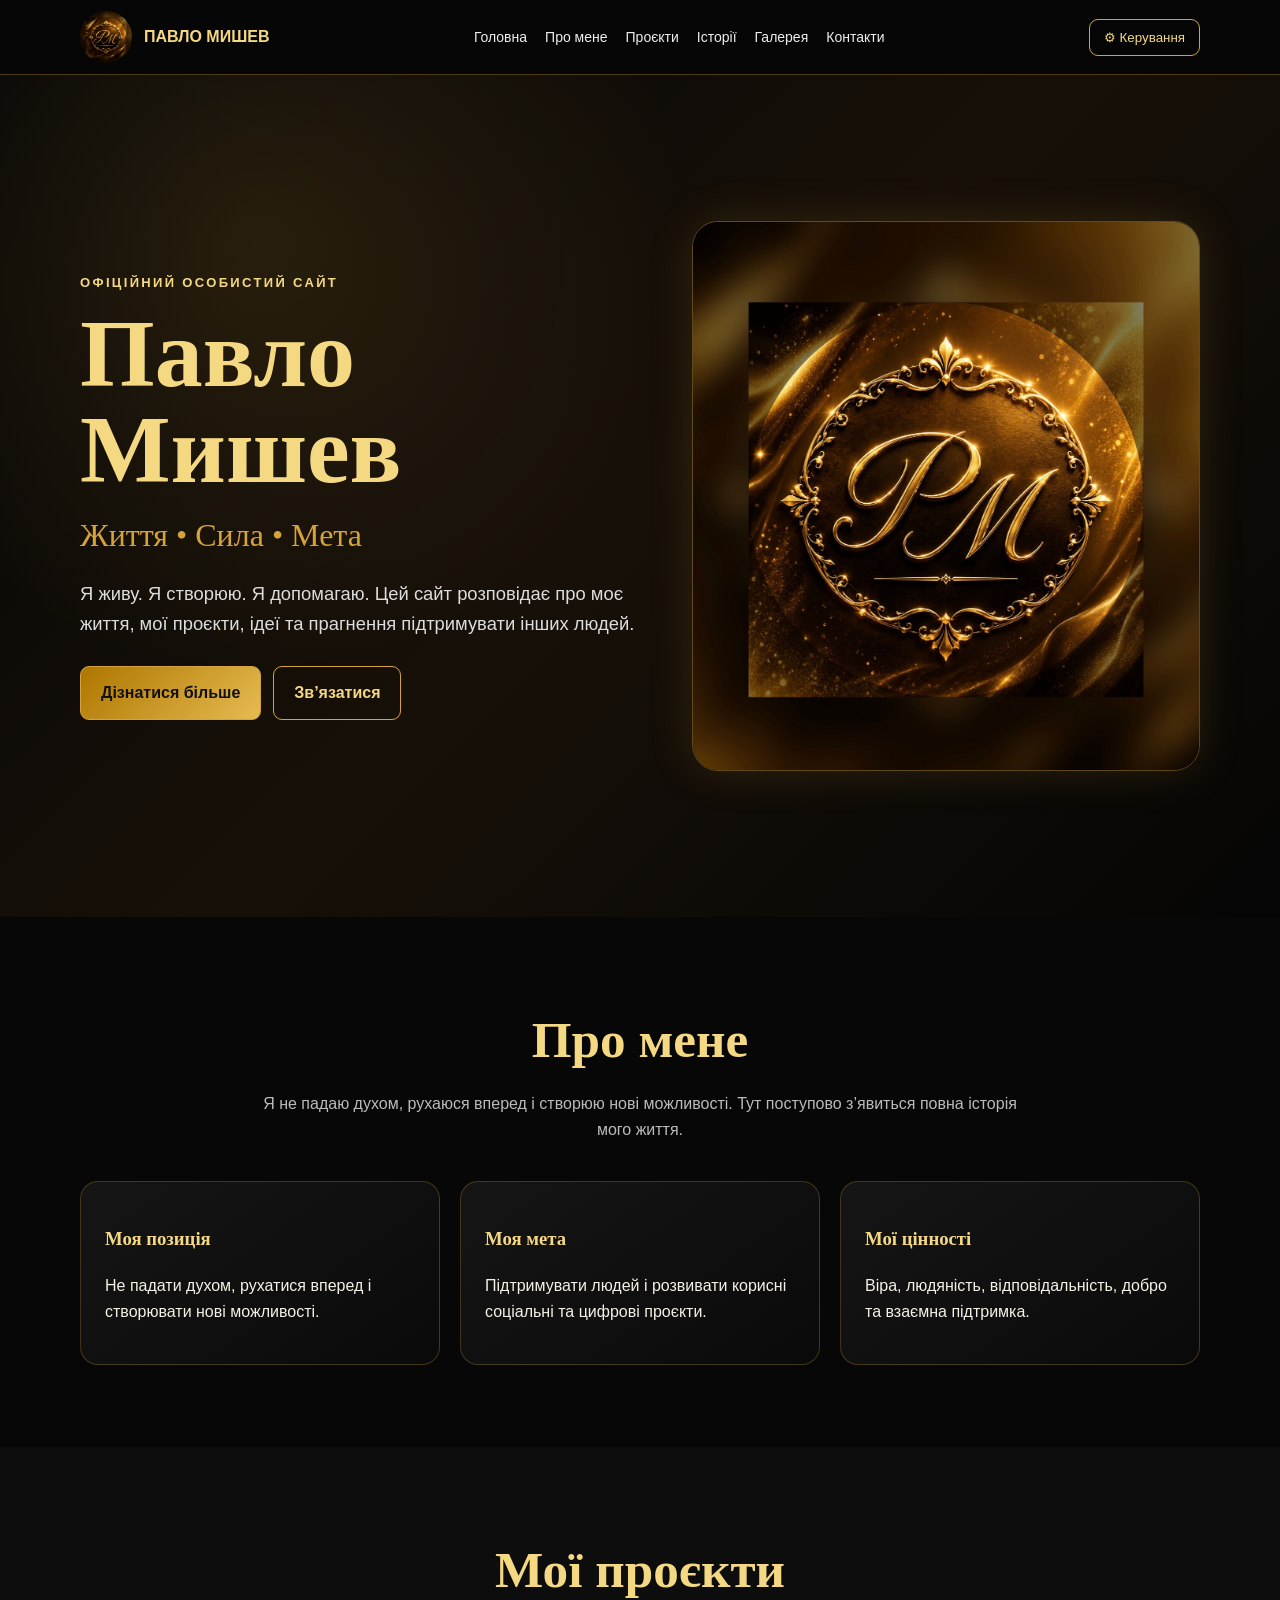
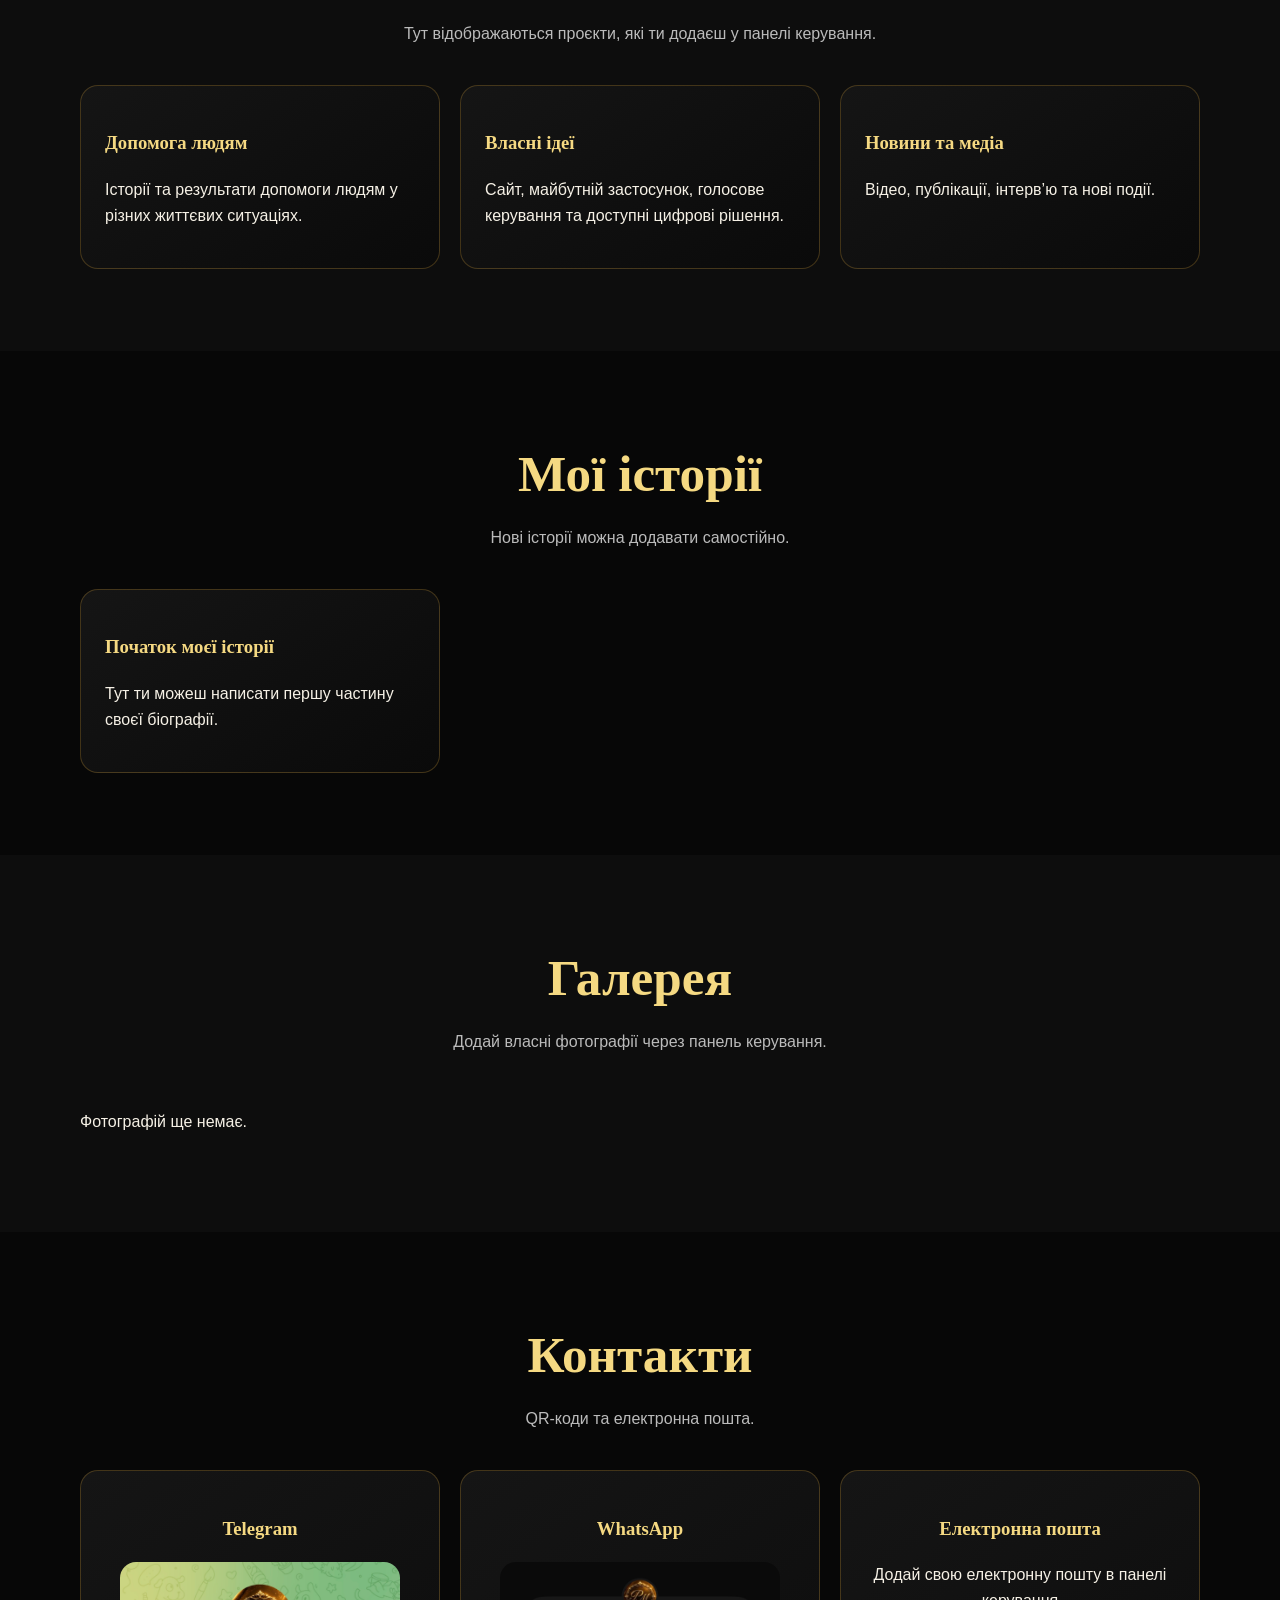
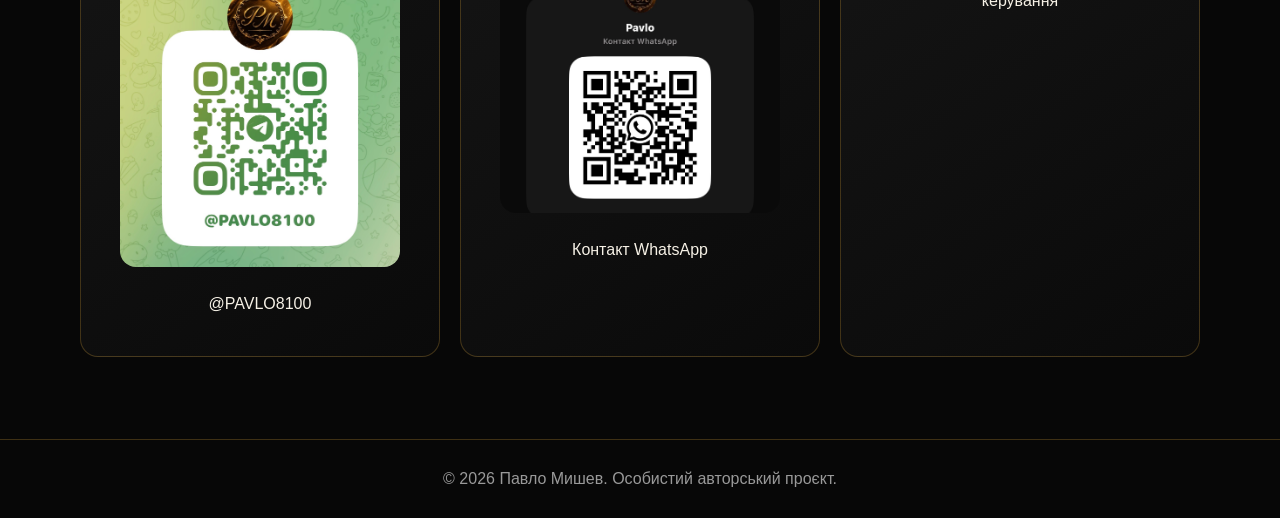
==== index.html @ 1de1354d "Rename index(1).html to index.html" ====
<!doctype html>
<html lang="uk">
<head>
<meta charset="utf-8">
<meta name="viewport" content="width=device-width,initial-scale=1">
<title>Павло Мишев — офіційний сайт</title>
<meta name="description" content="Офіційний сайт Павла Мишева">
<style>
*{box-sizing:border-box}html{scroll-behavior:smooth}body{margin:0;font-family:Arial,sans-serif;background:#070707;color:#f6f1e6;line-height:1.6}
:root{--gold:#d6a33a;--light:#f5d982;--panel:#121212;--muted:#bbb}
.container{width:min(1120px,92%);margin:auto}header{position:sticky;top:0;z-index:30;background:#070707f2;border-bottom:1px solid #d6a33a55}
nav{min-height:74px;display:flex;align-items:center;justify-content:space-between;gap:20px}.brand{display:flex;align-items:center;gap:12px;text-decoration:none;color:var(--light);font-weight:700}
.brand img{width:52px;height:52px;border-radius:50%;object-fit:cover}.links{display:flex;gap:18px;flex-wrap:wrap}.links a{color:#eee;text-decoration:none;font-size:14px}
.admin-open{border:1px solid var(--gold);background:transparent;color:var(--light);padding:10px 14px;border-radius:9px;cursor:pointer}
.hero{min-height:88vh;display:grid;place-items:center;background:radial-gradient(circle at 20% 20%,#d6a33a22,transparent 35%),linear-gradient(135deg,#050505,#171008,#050505)}
.hero-grid{display:grid;grid-template-columns:1.05fr .95fr;gap:50px;align-items:center;padding:64px 0}.hero img{width:100%;border-radius:26px;border:1px solid #d6a33a66;box-shadow:0 0 45px #d6a33a28}
.kicker{color:var(--light);letter-spacing:.18em;font-size:13px;font-weight:700}h1,h2,h3{font-family:Georgia,serif}h1{font-size:clamp(3rem,8vw,6rem);line-height:1;color:var(--light);margin:12px 0}
.subtitle{color:var(--gold);font-family:Georgia,serif;font-size:clamp(1.2rem,3vw,2rem)}.lead{font-size:1.15rem;color:#ddd}.btn{display:inline-block;padding:13px 20px;border-radius:9px;border:1px solid var(--gold);text-decoration:none;font-weight:700;cursor:pointer}
.primary{background:linear-gradient(135deg,#ae7600,#e5bb50);color:#111}.secondary{color:var(--light);background:transparent}.actions{display:flex;gap:12px;flex-wrap:wrap;margin-top:28px}
section{padding:82px 0}.soft{background:#0d0d0d}.title{text-align:center;color:var(--light);font-size:clamp(2rem,5vw,3.2rem);margin:0 0 10px}.note{text-align:center;color:var(--muted);max-width:760px;margin:0 auto 38px}
.grid{display:grid;grid-template-columns:repeat(3,1fr);gap:20px}.card{background:linear-gradient(145deg,#151515,#0a0a0a);border:1px solid #d6a33a44;border-radius:18px;padding:24px}.card h3{color:var(--light)}
.story-grid{display:grid;grid-template-columns:1fr 1fr;gap:38px;align-items:center}.story-grid img{width:100%;border-radius:20px;border:1px solid #d6a33a55}
.gallery{display:grid;grid-template-columns:repeat(3,1fr);gap:16px}.gallery img{width:100%;height:260px;object-fit:cover;border-radius:16px;border:1px solid #d6a33a44}
.contact-grid{display:grid;grid-template-columns:repeat(3,1fr);gap:20px}.contact{text-align:center}.qr{width:100%;max-width:280px;border-radius:16px}
footer{padding:26px;border-top:1px solid #d6a33a44;text-align:center;color:#999}
.drawer{position:fixed;inset:0;z-index:100;display:none;background:#000b}.drawer.open{display:block}.panel{position:absolute;right:0;top:0;height:100%;width:min(720px,100%);background:#101010;overflow:auto;padding:24px;border-left:1px solid #d6a33a55}
.panel-head{display:flex;justify-content:space-between;align-items:center;gap:12px}.close{font-size:28px;background:none;border:0;color:#fff;cursor:pointer}
.tabs{display:flex;gap:8px;flex-wrap:wrap;margin:18px 0}.tabs button{background:#1b1b1b;color:#ddd;border:1px solid #444;padding:9px 12px;border-radius:8px;cursor:pointer}.tabs button.active{border-color:var(--gold);color:var(--light)}
.tab{display:none}.tab.active{display:block}.field{margin-bottom:15px}.field label{display:block;color:var(--light);font-weight:700;margin-bottom:6px}.field input,.field textarea{width:100%;padding:12px;border-radius:9px;border:1px solid #444;background:#080808;color:#fff}.field textarea{min-height:110px}
.admin-actions{display:flex;gap:10px;flex-wrap:wrap;margin:18px 0}.danger{border-color:#a44;color:#faa}.preview{width:120px;height:120px;object-fit:cover;border-radius:12px;border:1px solid #555;margin-top:8px}
.item-editor{border:1px solid #333;border-radius:12px;padding:14px;margin:12px 0}.tiny{font-size:12px;color:#aaa}.status{padding:10px;border-radius:8px;background:#173019;color:#bdf5c2;display:none;margin:12px 0}
@media(max-width:850px){.links{display:none}.hero-grid,.story-grid{grid-template-columns:1fr}.grid,.gallery,.contact-grid{grid-template-columns:1fr}.hero{min-height:auto}.hero-grid{padding:44px 0}}
</style>
</head>
<body>
<header><nav class="container">
<a class="brand" href="#home"><img id="navLogo" alt="PM"><span id="navName">ПАВЛО МИШЕВ</span></a>
<div class="links"><a href="#home">Головна</a><a href="#about">Про мене</a><a href="#projects">Проєкти</a><a href="#stories">Історії</a><a href="#gallery">Галерея</a><a href="#contacts">Контакти</a></div>
<button class="admin-open" onclick="openAdmin()">⚙ Керування</button>
</nav></header>

<main>
<section class="hero" id="home"><div class="container hero-grid">
<div><div class="kicker">ОФІЦІЙНИЙ ОСОБИСТИЙ САЙТ</div><h1 id="heroName"></h1><div class="subtitle" id="heroSlogan"></div><p class="lead" id="heroIntro"></p>
<div class="actions"><a class="btn primary" href="#about">Дізнатися більше</a><a class="btn secondary" href="#contacts">Зв’язатися</a></div></div>
<img id="heroLogo" alt="Логотип PM">
</div></section>

<section id="about"><div class="container"><h2 class="title">Про мене</h2><p class="note" id="aboutText"></p><div class="grid" id="valuesGrid"></div></div></section>
<section id="projects" class="soft"><div class="container"><h2 class="title">Мої проєкти</h2><p class="note">Тут відображаються проєкти, які ти додаєш у панелі керування.</p><div class="grid" id="projectsGrid"></div></div></section>
<section id="stories"><div class="container"><h2 class="title">Мої історії</h2><p class="note">Нові історії можна додавати самостійно.</p><div class="grid" id="storiesGrid"></div></div></section>
<section id="gallery" class="soft"><div class="container"><h2 class="title">Галерея</h2><p class="note">Додай власні фотографії через панель керування.</p><div class="gallery" id="galleryGrid"></div></div></section>
<section id="contacts"><div class="container"><h2 class="title">Контакти</h2><p class="note">QR-коди та електронна пошта.</p><div class="contact-grid">
<div class="card contact"><h3>Telegram</h3><img class="qr" id="telegramImg"><p id="telegramText"></p></div>
<div class="card contact"><h3>WhatsApp</h3><img class="qr" id="whatsappImg"><p id="whatsappText"></p></div>
<div class="card contact"><h3>Електронна пошта</h3><p id="emailText"></p></div>
</div></div></section>
</main>
<footer>© 2026 <span id="footerName"></span>. Особистий авторський проєкт.</footer>

<div class="drawer" id="drawer"><div class="panel">
<div class="panel-head"><div><h2 style="color:var(--light);margin:0">Керування сайтом</h2><div class="tiny">Зміни зберігаються у цьому браузері.</div></div><button class="close" onclick="closeAdmin()">×</button></div>
<div class="tabs">
<button class="active" data-tab="main">Основне</button><button data-tab="projects">Проєкти</button><button data-tab="stories">Історії</button><button data-tab="gallery">Фотографії</button><button data-tab="contacts">Контакти</button><button data-tab="backup">Резервна копія</button>
</div>
<div id="status" class="status">Збережено</div>

<div class="tab active" id="tab-main">
<div class="field"><label>Ім’я</label><input id="fName"></div>
<div class="field"><label>Девіз</label><input id="fSlogan"></div>
<div class="field"><label>Вступний текст</label><textarea id="fIntro"></textarea></div>
<div class="field"><label>Текст «Про мене»</label><textarea id="fAbout"></textarea></div>
<div class="field"><label>Новий логотип</label><input type="file" accept="image/*" id="logoUpload"><img id="logoPreview" class="preview"></div>
<button class="btn primary" onclick="saveMain()">Зберегти основне</button>
</div>

<div class="tab" id="tab-projects">
<div id="projectEditors"></div>
<button class="btn secondary" onclick="addProjectEditor()">+ Додати проєкт</button>
<button class="btn primary" onclick="saveProjects()">Зберегти проєкти</button>
</div>

<div class="tab" id="tab-stories">
<div id="storyEditors"></div>
<button class="btn secondary" onclick="addStoryEditor()">+ Додати історію</button>
<button class="btn primary" onclick="saveStories()">Зберегти історії</button>
</div>

<div class="tab" id="tab-gallery">
<div class="field"><label>Додати фотографії</label><input type="file" accept="image/*" multiple id="galleryUpload"></div>
<div id="galleryEditors"></div>
<button class="btn primary" onclick="saveGallery()">Зберегти галерею</button>
</div>

<div class="tab" id="tab-contacts">
<div class="field"><label>Telegram</label><input id="fTelegram"></div>
<div class="field"><label>WhatsApp</label><input id="fWhatsapp"></div>
<div class="field"><label>Електронна пошта</label><input id="fEmail"></div>
<div class="field"><label>QR Telegram</label><input type="file" accept="image/*" id="telegramUpload"></div>
<div class="field"><label>QR WhatsApp</label><input type="file" accept="image/*" id="whatsappUpload"></div>
<button class="btn primary" onclick="saveContacts()">Зберегти контакти</button>
</div>

<div class="tab" id="tab-backup">
<p>Завантаж резервну копію перед великими змінами. Її можна імпортувати пізніше.</p>
<div class="admin-actions"><button class="btn primary" onclick="exportData()">Завантажити копію</button><label class="btn secondary">Імпортувати копію<input type="file" accept=".json" id="importFile" hidden></label><button class="btn danger" onclick="resetAll()">Скинути все</button></div>
</div>
</div></div>

<script>
const DEFAULT_DATA = {"name": "Павло Мишев", "slogan": "Життя • Сила • Мета", "intro": "Я живу. Я створюю. Я допомагаю. Цей сайт розповідає про моє життя, мої проєкти, ідеї та прагнення підтримувати інших людей.", "about": "Я не падаю духом, рухаюся вперед і створюю нові можливості. Тут поступово з’явиться повна історія мого життя.", "logo": "[data-uri]", "telegramQR": "[data-uri]", "whatsappQR": "[data-uri]", "telegram": "@PAVLO8100", "whatsapp": "Контакт WhatsApp", "email": "Додай свою електронну пошту в панелі керування", "values": [{"title": "Моя позиція", "text": "Не падати духом, рухатися вперед і створювати нові можливості."}, {"title": "Моя мета", "text": "Підтримувати людей і розвивати корисні соціальні та цифрові проєкти."}, {"title": "Мої цінності", "text": "Віра, людяність, відповідальність, добро та взаємна підтримка."}], "projects": [{"title": "Допомога людям", "text": "Історії та результати допомоги людям у різних життєвих ситуаціях."}, {"title": "Власні ідеї", "text": "Сайт, майбутній застосунок, голосове керування та доступні цифрові рішення."}, {"title": "Новини та медіа", "text": "Відео, публікації, інтерв’ю та нові події."}], "stories": [{"title": "Початок моєї історії", "text": "Тут ти можеш написати першу частину своєї біографії."}], "gallery": []};
let data = loadData();

function loadData(){try{return JSON.parse(localStorage.getItem('pavloSiteData'))||structuredClone(DEFAULT_DATA)}catch(e){return structuredClone(DEFAULT_DATA)}}
function persist(){localStorage.setItem('pavloSiteData',JSON.stringify(data));render();showStatus()}
function showStatus(){const s=document.getElementById('status');s.style.display='block';setTimeout(()=>s.style.display='none',1500)}
function esc(s=''){return String(s).replace(/[&<>"']/g,m=>({'&':'&amp;','<':'&lt;','>':'&gt;','"':'&quot;',"'":'&#39;'}[m]))}
function render(){
 document.getElementById('navLogo').src=data.logo; document.getElementById('heroLogo').src=data.logo; document.getElementById('heroName').textContent=data.name;
 document.getElementById('navName').textContent=data.name.toUpperCase(); document.getElementById('heroSlogan').textContent=data.slogan; document.getElementById('heroIntro').textContent=data.intro;
 document.getElementById('aboutText').textContent=data.about; document.getElementById('footerName').textContent=data.name;
 document.getElementById('valuesGrid').innerHTML=data.values.map(x=>`<article class="card"><h3>${esc(x.title)}</h3><p>${esc(x.text)}</p></article>`).join('');
 document.getElementById('projectsGrid').innerHTML=data.projects.map(x=>`<article class="card"><h3>${esc(x.title)}</h3><p>${esc(x.text)}</p></article>`).join('')||'<p>Проєктів ще немає.</p>';
 document.getElementById('storiesGrid').innerHTML=data.stories.map(x=>`<article class="card"><h3>${esc(x.title)}</h3><p>${esc(x.text)}</p></article>`).join('')||'<p>Історій ще немає.</p>';
 document.getElementById('galleryGrid').innerHTML=data.gallery.map(x=>`<img src="${x.src}" alt="${esc(x.caption||'Фотографія')}" title="${esc(x.caption||'')}">`).join('')||'<p>Фотографій ще немає.</p>';
 document.getElementById('telegramImg').src=data.telegramQR; document.getElementById('whatsappImg').src=data.whatsappQR;
 document.getElementById('telegramText').textContent=data.telegram; document.getElementById('whatsappText').textContent=data.whatsapp; document.getElementById('emailText').textContent=data.email;
}
function openAdmin(){document.getElementById('drawer').classList.add('open');fillAdmin()}
function closeAdmin(){document.getElementById('drawer').classList.remove('open')}
document.querySelectorAll('.tabs button').forEach(b=>b.onclick=()=>{document.querySelectorAll('.tabs button,.tab').forEach(x=>x.classList.remove('active'));b.classList.add('active');document.getElementById('tab-'+b.dataset.tab).classList.add('active')})
function fillAdmin(){
 fName.value=data.name; fSlogan.value=data.slogan; fIntro.value=data.intro; fAbout.value=data.about; logoPreview.src=data.logo;
 fTelegram.value=data.telegram; fWhatsapp.value=data.whatsapp; fEmail.value=data.email; renderProjectEditors();renderStoryEditors();renderGalleryEditors();
}
function fileToData(file){return new Promise((res,rej)=>{const r=new FileReader();r.onload=()=>res(r.result);r.onerror=rej;r.readAsDataURL(file)})}
logoUpload.onchange=async e=>{if(e.target.files[0])logoPreview.src=await fileToData(e.target.files[0])}
async function saveMain(){data.name=fName.value.trim()||data.name;data.slogan=fSlogan.value.trim();data.intro=fIntro.value.trim();data.about=fAbout.value.trim();if(logoUpload.files[0])data.logo=await fileToData(logoUpload.files[0]);persist()}
function editorHtml(x,type,i){return `<div class="item-editor"><div class="field"><label>Заголовок</label><input data-${type}-title="${i}" value="${esc(x.title)}"></div><div class="field"><label>Текст</label><textarea data-${type}-text="${i}">${esc(x.text)}</textarea></div><button class="btn danger" onclick="removeEditor('${type}',${i})">Видалити</button></div>`}
function renderProjectEditors(){projectEditors.innerHTML=data.projects.map((x,i)=>editorHtml(x,'project',i)).join('')}
function renderStoryEditors(){storyEditors.innerHTML=data.stories.map((x,i)=>editorHtml(x,'story',i)).join('')}
function addProjectEditor(){data.projects.push({title:'Новий проєкт',text:'Опис проєкту'});renderProjectEditors()}
function addStoryEditor(){data.stories.push({title:'Нова історія',text:'Текст історії'});renderStoryEditors()}
function removeEditor(type,i){data[type==='project'?'projects':'stories'].splice(i,1);type==='project'?renderProjectEditors():renderStoryEditors()}
function saveProjects(){data.projects=data.projects.map((x,i)=>({title:document.querySelector(`[data-project-title="${i}"]`).value,text:document.querySelector(`[data-project-text="${i}"]`).value}));persist()}
function saveStories(){data.stories=data.stories.map((x,i)=>({title:document.querySelector(`[data-story-title="${i}"]`).value,text:document.querySelector(`[data-story-text="${i}"]`).value}));persist()}
galleryUpload.onchange=async e=>{for(const f of e.target.files)data.gallery.push({src:await fileToData(f),caption:f.name});renderGalleryEditors()}
function renderGalleryEditors(){galleryEditors.innerHTML=data.gallery.map((x,i)=>`<div class="item-editor"><img class="preview" src="${x.src}"><div class="field"><label>Підпис</label><input data-gallery-caption="${i}" value="${esc(x.caption||'')}"></div><button class="btn danger" onclick="removeGallery(${i})">Видалити</button></div>`).join('')}
function removeGallery(i){data.gallery.splice(i,1);renderGalleryEditors()}
function saveGallery(){data.gallery=data.gallery.map((x,i)=>({...x,caption:document.querySelector(`[data-gallery-caption="${i}"]`)?.value||''}));persist()}
async function saveContacts(){data.telegram=fTelegram.value;data.whatsapp=fWhatsapp.value;data.email=fEmail.value;if(telegramUpload.files[0])data.telegramQR=await fileToData(telegramUpload.files[0]);if(whatsappUpload.files[0])data.whatsappQR=await fileToData(whatsappUpload.files[0]);persist()}
function exportData(){const blob=new Blob([JSON.stringify(data,null,2)],{type:'application/json'});const a=document.createElement('a');a.href=URL.createObjectURL(blob);a.download='pavlo-myshev-backup.json';a.click();URL.revokeObjectURL(a.href)}
importFile.onchange=e=>{const r=new FileReader();r.onload=()=>{try{data=JSON.parse(r.result);persist();fillAdmin()}catch(err){alert('Файл резервної копії пошкоджений.')}};if(e.target.files[0])r.readAsText(e.target.files[0])}
function resetAll(){if(confirm('Справді повернути початкову версію?')){data=structuredClone(DEFAULT_DATA);persist();fillAdmin()}}
render();
</script>
</body>
</html>
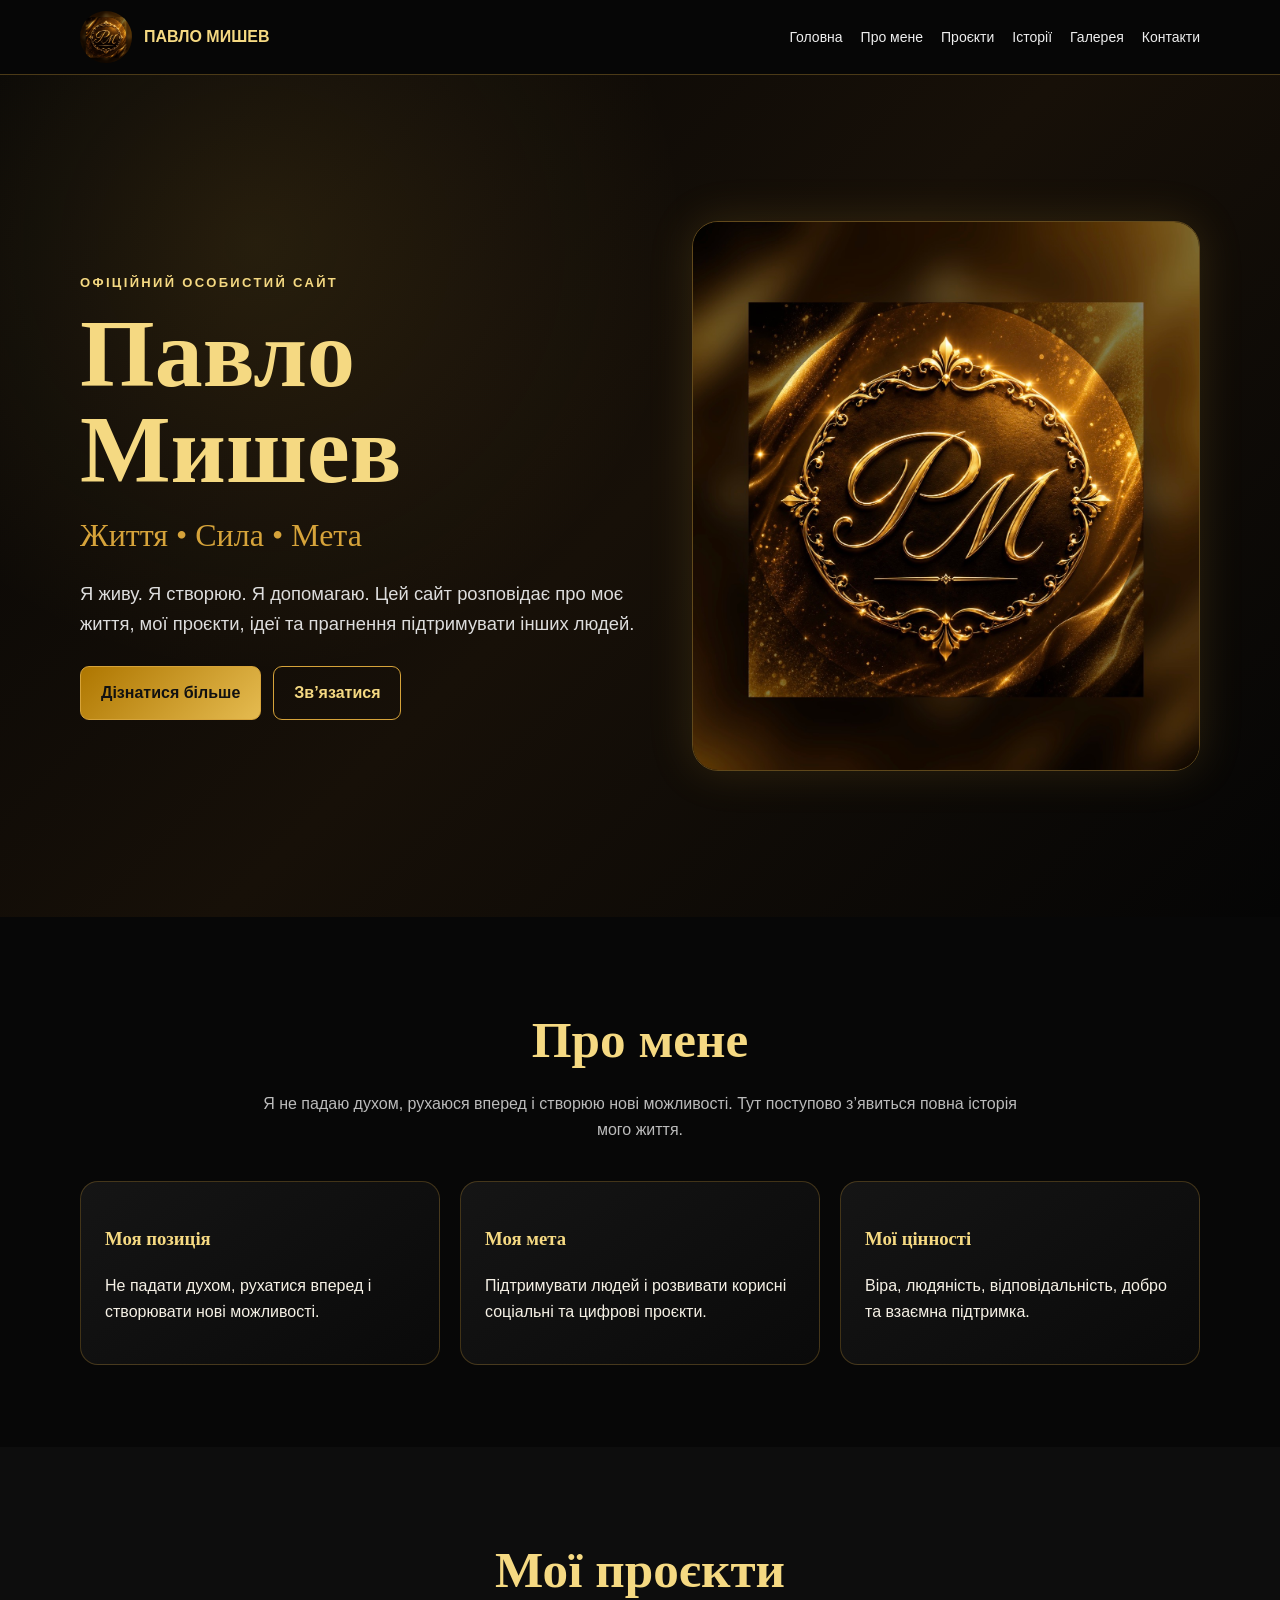
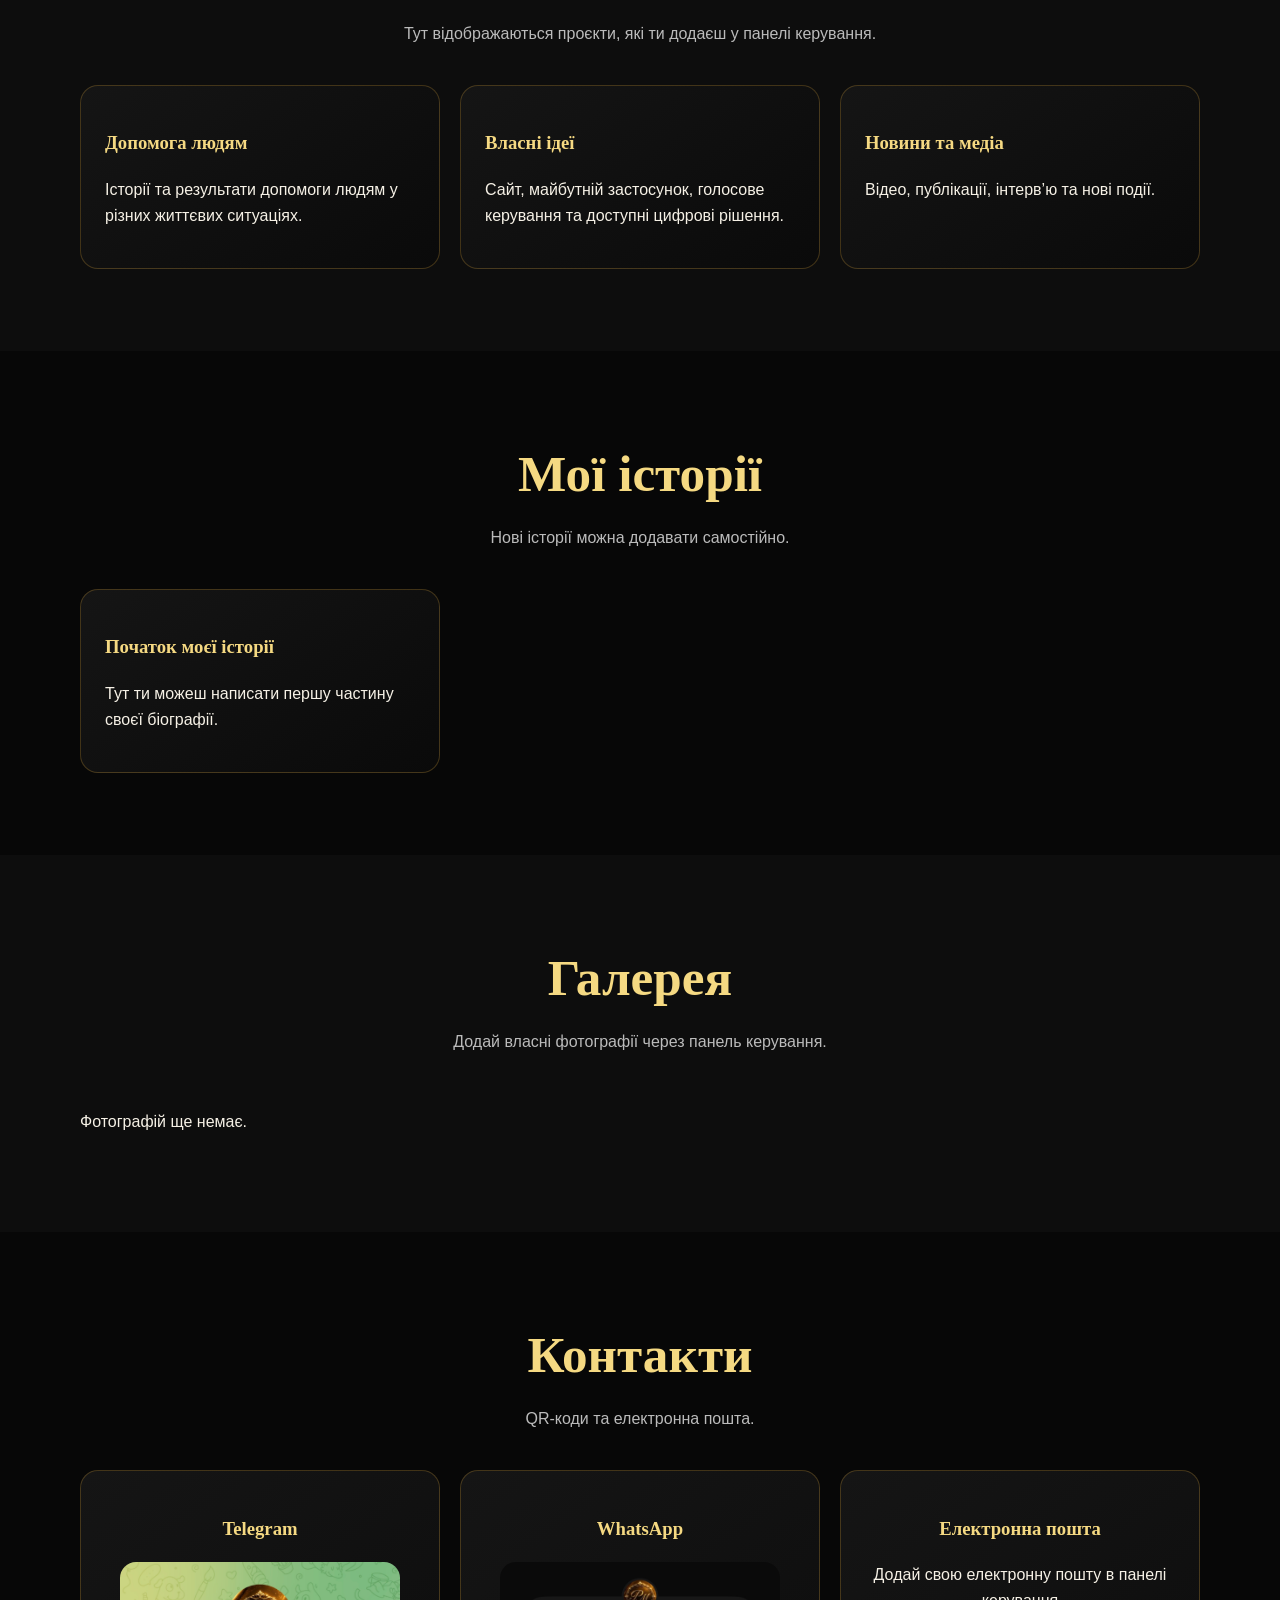
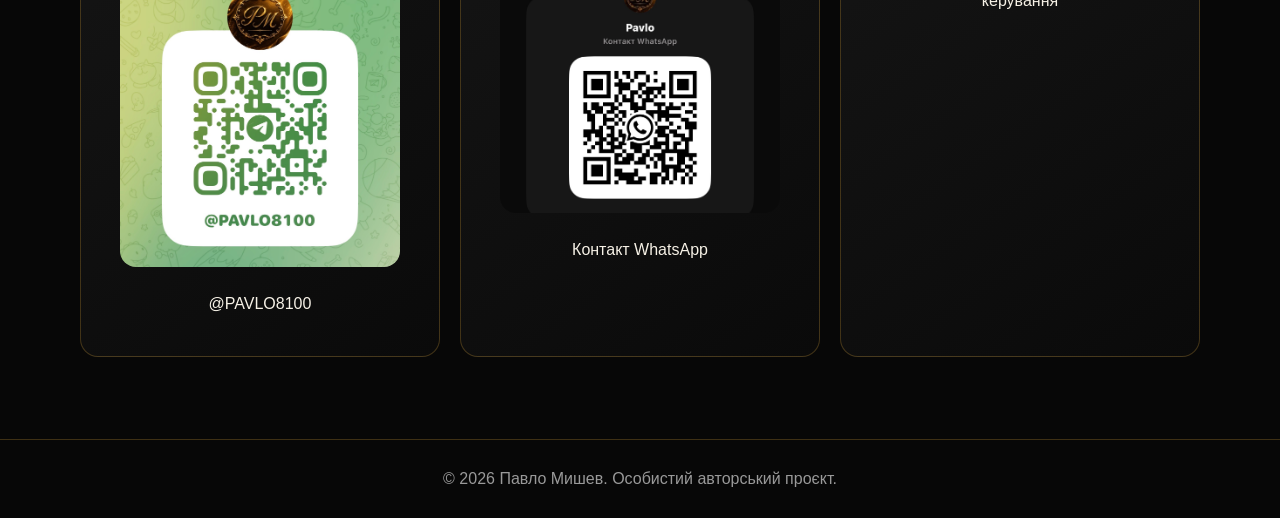
==== commit ce8ae91c: "Update index.html" ====
--- a/index.html
+++ b/index.html
@@ -36,7 +36,7 @@
 <header><nav class="container">
 <a class="brand" href="#home"><img id="navLogo" alt="PM"><span id="navName">ПАВЛО МИШЕВ</span></a>
 <div class="links"><a href="#home">Головна</a><a href="#about">Про мене</a><a href="#projects">Проєкти</a><a href="#stories">Історії</a><a href="#gallery">Галерея</a><a href="#contacts">Контакти</a></div>
-<button class="admin-open" onclick="openAdmin()">⚙ Керування</button>
+ 
 </nav></header>
 
 <main>
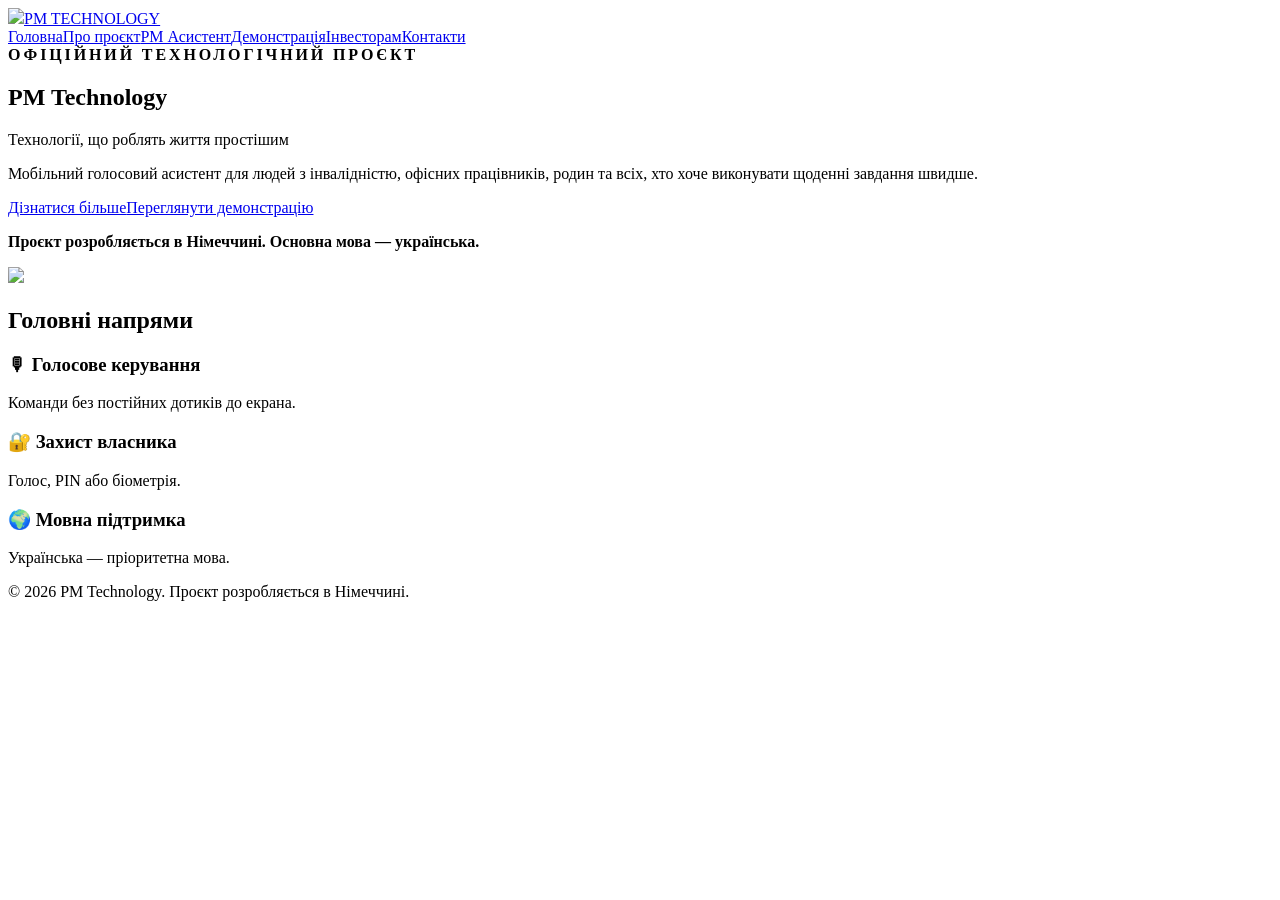
==== commit d34c67b7: "Add files via upload" ====
--- a/index.html
+++ b/index.html
@@ -1,158 +1 @@
-<!doctype html>
-<html lang="uk">
-<head>
-<meta charset="utf-8">
-<meta name="viewport" content="width=device-width,initial-scale=1">
-<title>Павло Мишев — офіційний сайт</title>
-<meta name="description" content="Офіційний сайт Павла Мишева">
-<style>
-*{box-sizing:border-box}html{scroll-behavior:smooth}body{margin:0;font-family:Arial,sans-serif;background:#070707;color:#f6f1e6;line-height:1.6}
-:root{--gold:#d6a33a;--light:#f5d982;--panel:#121212;--muted:#bbb}
-.container{width:min(1120px,92%);margin:auto}header{position:sticky;top:0;z-index:30;background:#070707f2;border-bottom:1px solid #d6a33a55}
-nav{min-height:74px;display:flex;align-items:center;justify-content:space-between;gap:20px}.brand{display:flex;align-items:center;gap:12px;text-decoration:none;color:var(--light);font-weight:700}
-.brand img{width:52px;height:52px;border-radius:50%;object-fit:cover}.links{display:flex;gap:18px;flex-wrap:wrap}.links a{color:#eee;text-decoration:none;font-size:14px}
-.admin-open{border:1px solid var(--gold);background:transparent;color:var(--light);padding:10px 14px;border-radius:9px;cursor:pointer}
-.hero{min-height:88vh;display:grid;place-items:center;background:radial-gradient(circle at 20% 20%,#d6a33a22,transparent 35%),linear-gradient(135deg,#050505,#171008,#050505)}
-.hero-grid{display:grid;grid-template-columns:1.05fr .95fr;gap:50px;align-items:center;padding:64px 0}.hero img{width:100%;border-radius:26px;border:1px solid #d6a33a66;box-shadow:0 0 45px #d6a33a28}
-.kicker{color:var(--light);letter-spacing:.18em;font-size:13px;font-weight:700}h1,h2,h3{font-family:Georgia,serif}h1{font-size:clamp(3rem,8vw,6rem);line-height:1;color:var(--light);margin:12px 0}
-.subtitle{color:var(--gold);font-family:Georgia,serif;font-size:clamp(1.2rem,3vw,2rem)}.lead{font-size:1.15rem;color:#ddd}.btn{display:inline-block;padding:13px 20px;border-radius:9px;border:1px solid var(--gold);text-decoration:none;font-weight:700;cursor:pointer}
-.primary{background:linear-gradient(135deg,#ae7600,#e5bb50);color:#111}.secondary{color:var(--light);background:transparent}.actions{display:flex;gap:12px;flex-wrap:wrap;margin-top:28px}
-section{padding:82px 0}.soft{background:#0d0d0d}.title{text-align:center;color:var(--light);font-size:clamp(2rem,5vw,3.2rem);margin:0 0 10px}.note{text-align:center;color:var(--muted);max-width:760px;margin:0 auto 38px}
-.grid{display:grid;grid-template-columns:repeat(3,1fr);gap:20px}.card{background:linear-gradient(145deg,#151515,#0a0a0a);border:1px solid #d6a33a44;border-radius:18px;padding:24px}.card h3{color:var(--light)}
-.story-grid{display:grid;grid-template-columns:1fr 1fr;gap:38px;align-items:center}.story-grid img{width:100%;border-radius:20px;border:1px solid #d6a33a55}
-.gallery{display:grid;grid-template-columns:repeat(3,1fr);gap:16px}.gallery img{width:100%;height:260px;object-fit:cover;border-radius:16px;border:1px solid #d6a33a44}
-.contact-grid{display:grid;grid-template-columns:repeat(3,1fr);gap:20px}.contact{text-align:center}.qr{width:100%;max-width:280px;border-radius:16px}
-footer{padding:26px;border-top:1px solid #d6a33a44;text-align:center;color:#999}
-.drawer{position:fixed;inset:0;z-index:100;display:none;background:#000b}.drawer.open{display:block}.panel{position:absolute;right:0;top:0;height:100%;width:min(720px,100%);background:#101010;overflow:auto;padding:24px;border-left:1px solid #d6a33a55}
-.panel-head{display:flex;justify-content:space-between;align-items:center;gap:12px}.close{font-size:28px;background:none;border:0;color:#fff;cursor:pointer}
-.tabs{display:flex;gap:8px;flex-wrap:wrap;margin:18px 0}.tabs button{background:#1b1b1b;color:#ddd;border:1px solid #444;padding:9px 12px;border-radius:8px;cursor:pointer}.tabs button.active{border-color:var(--gold);color:var(--light)}
-.tab{display:none}.tab.active{display:block}.field{margin-bottom:15px}.field label{display:block;color:var(--light);font-weight:700;margin-bottom:6px}.field input,.field textarea{width:100%;padding:12px;border-radius:9px;border:1px solid #444;background:#080808;color:#fff}.field textarea{min-height:110px}
-.admin-actions{display:flex;gap:10px;flex-wrap:wrap;margin:18px 0}.danger{border-color:#a44;color:#faa}.preview{width:120px;height:120px;object-fit:cover;border-radius:12px;border:1px solid #555;margin-top:8px}
-.item-editor{border:1px solid #333;border-radius:12px;padding:14px;margin:12px 0}.tiny{font-size:12px;color:#aaa}.status{padding:10px;border-radius:8px;background:#173019;color:#bdf5c2;display:none;margin:12px 0}
-@media(max-width:850px){.links{display:none}.hero-grid,.story-grid{grid-template-columns:1fr}.grid,.gallery,.contact-grid{grid-template-columns:1fr}.hero{min-height:auto}.hero-grid{padding:44px 0}}
-</style>
-</head>
-<body>
-<header><nav class="container">
-<a class="brand" href="#home"><img id="navLogo" alt="PM"><span id="navName">ПАВЛО МИШЕВ</span></a>
-<div class="links"><a href="#home">Головна</a><a href="#about">Про мене</a><a href="#projects">Проєкти</a><a href="#stories">Історії</a><a href="#gallery">Галерея</a><a href="#contacts">Контакти</a></div>
- 
-</nav></header>
-
-<main>
-<section class="hero" id="home"><div class="container hero-grid">
-<div><div class="kicker">ОФІЦІЙНИЙ ОСОБИСТИЙ САЙТ</div><h1 id="heroName"></h1><div class="subtitle" id="heroSlogan"></div><p class="lead" id="heroIntro"></p>
-<div class="actions"><a class="btn primary" href="#about">Дізнатися більше</a><a class="btn secondary" href="#contacts">Зв’язатися</a></div></div>
-<img id="heroLogo" alt="Логотип PM">
-</div></section>
-
-<section id="about"><div class="container"><h2 class="title">Про мене</h2><p class="note" id="aboutText"></p><div class="grid" id="valuesGrid"></div></div></section>
-<section id="projects" class="soft"><div class="container"><h2 class="title">Мої проєкти</h2><p class="note">Тут відображаються проєкти, які ти додаєш у панелі керування.</p><div class="grid" id="projectsGrid"></div></div></section>
-<section id="stories"><div class="container"><h2 class="title">Мої історії</h2><p class="note">Нові історії можна додавати самостійно.</p><div class="grid" id="storiesGrid"></div></div></section>
-<section id="gallery" class="soft"><div class="container"><h2 class="title">Галерея</h2><p class="note">Додай власні фотографії через панель керування.</p><div class="gallery" id="galleryGrid"></div></div></section>
-<section id="contacts"><div class="container"><h2 class="title">Контакти</h2><p class="note">QR-коди та електронна пошта.</p><div class="contact-grid">
-<div class="card contact"><h3>Telegram</h3><img class="qr" id="telegramImg"><p id="telegramText"></p></div>
-<div class="card contact"><h3>WhatsApp</h3><img class="qr" id="whatsappImg"><p id="whatsappText"></p></div>
-<div class="card contact"><h3>Електронна пошта</h3><p id="emailText"></p></div>
-</div></div></section>
-</main>
-<footer>© 2026 <span id="footerName"></span>. Особистий авторський проєкт.</footer>
-
-<div class="drawer" id="drawer"><div class="panel">
-<div class="panel-head"><div><h2 style="color:var(--light);margin:0">Керування сайтом</h2><div class="tiny">Зміни зберігаються у цьому браузері.</div></div><button class="close" onclick="closeAdmin()">×</button></div>
-<div class="tabs">
-<button class="active" data-tab="main">Основне</button><button data-tab="projects">Проєкти</button><button data-tab="stories">Історії</button><button data-tab="gallery">Фотографії</button><button data-tab="contacts">Контакти</button><button data-tab="backup">Резервна копія</button>
-</div>
-<div id="status" class="status">Збережено</div>
-
-<div class="tab active" id="tab-main">
-<div class="field"><label>Ім’я</label><input id="fName"></div>
-<div class="field"><label>Девіз</label><input id="fSlogan"></div>
-<div class="field"><label>Вступний текст</label><textarea id="fIntro"></textarea></div>
-<div class="field"><label>Текст «Про мене»</label><textarea id="fAbout"></textarea></div>
-<div class="field"><label>Новий логотип</label><input type="file" accept="image/*" id="logoUpload"><img id="logoPreview" class="preview"></div>
-<button class="btn primary" onclick="saveMain()">Зберегти основне</button>
-</div>
-
-<div class="tab" id="tab-projects">
-<div id="projectEditors"></div>
-<button class="btn secondary" onclick="addProjectEditor()">+ Додати проєкт</button>
-<button class="btn primary" onclick="saveProjects()">Зберегти проєкти</button>
-</div>
-
-<div class="tab" id="tab-stories">
-<div id="storyEditors"></div>
-<button class="btn secondary" onclick="addStoryEditor()">+ Додати історію</button>
-<button class="btn primary" onclick="saveStories()">Зберегти історії</button>
-</div>
-
-<div class="tab" id="tab-gallery">
-<div class="field"><label>Додати фотографії</label><input type="file" accept="image/*" multiple id="galleryUpload"></div>
-<div id="galleryEditors"></div>
-<button class="btn primary" onclick="saveGallery()">Зберегти галерею</button>
-</div>
-
-<div class="tab" id="tab-contacts">
-<div class="field"><label>Telegram</label><input id="fTelegram"></div>
-<div class="field"><label>WhatsApp</label><input id="fWhatsapp"></div>
-<div class="field"><label>Електронна пошта</label><input id="fEmail"></div>
-<div class="field"><label>QR Telegram</label><input type="file" accept="image/*" id="telegramUpload"></div>
-<div class="field"><label>QR WhatsApp</label><input type="file" accept="image/*" id="whatsappUpload"></div>
-<button class="btn primary" onclick="saveContacts()">Зберегти контакти</button>
-</div>
-
-<div class="tab" id="tab-backup">
-<p>Завантаж резервну копію перед великими змінами. Її можна імпортувати пізніше.</p>
-<div class="admin-actions"><button class="btn primary" onclick="exportData()">Завантажити копію</button><label class="btn secondary">Імпортувати копію<input type="file" accept=".json" id="importFile" hidden></label><button class="btn danger" onclick="resetAll()">Скинути все</button></div>
-</div>
-</div></div>
-
-<script>
-const DEFAULT_DATA = {"name": "Павло Мишев", "slogan": "Життя • Сила • Мета", "intro": "Я живу. Я створюю. Я допомагаю. Цей сайт розповідає про моє життя, мої проєкти, ідеї та прагнення підтримувати інших людей.", "about": "Я не падаю духом, рухаюся вперед і створюю нові можливості. Тут поступово з’явиться повна історія мого життя.", "logo": "[data-uri]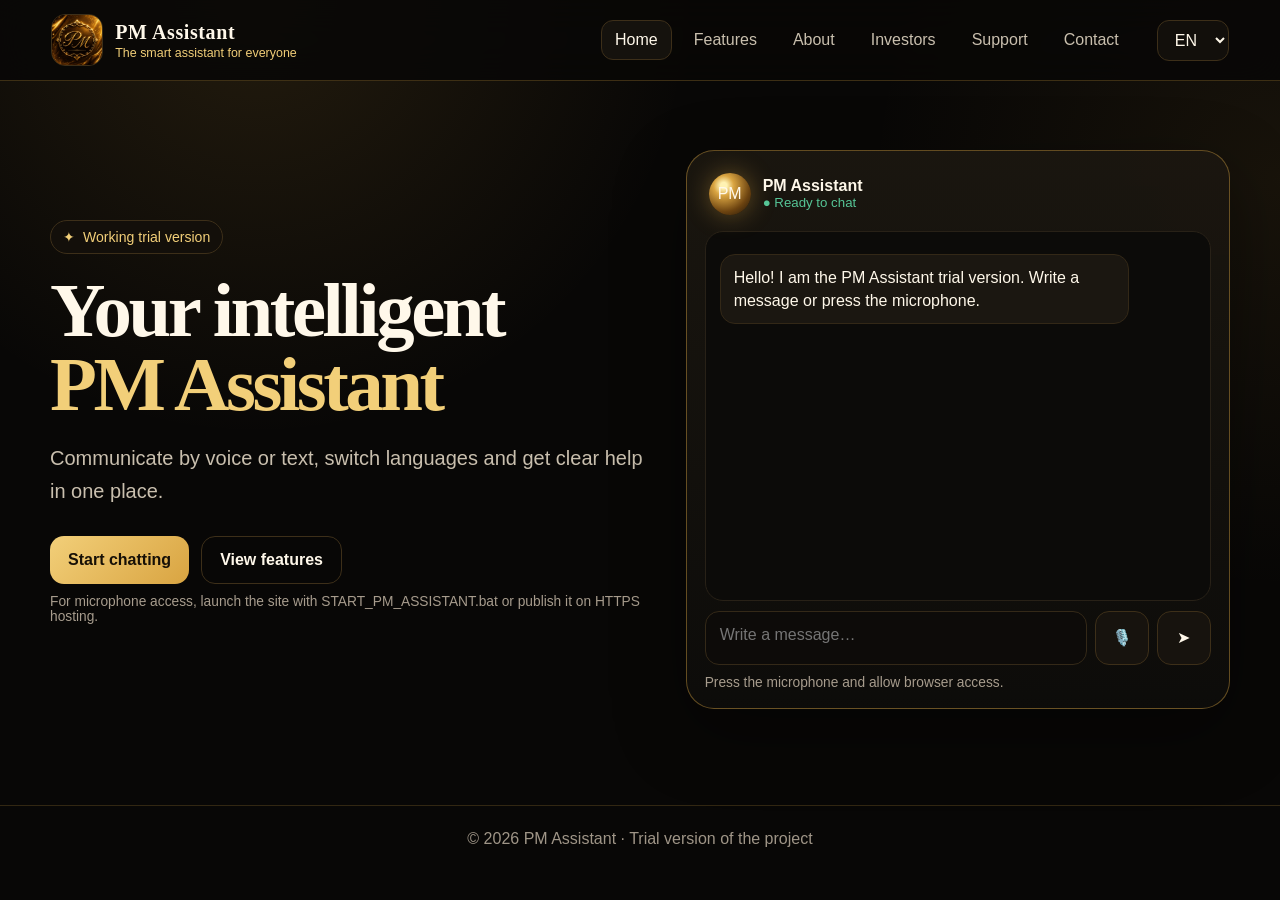
==== commit 1cb61f4d: "Upload PM Assistant website" ====
--- a/index.html
+++ b/index.html
@@ -1 +1,388 @@
-<!doctype html><html lang="uk"><head><meta charset="utf-8"><meta name="viewport" content="width=device-width,initial-scale=1"><title>PM Technology</title><link rel="stylesheet" href="assets/style.css"></head><body><header><nav class="c"><a class="brand" href="index.html"><img src="assets/pm-logo.jpg"><span>PM TECHNOLOGY</span></a><div class="links"><a class="active" href="index.html">Головна</a><a class="" href="about.html">Про проєкт</a><a class="" href="assistant.html">PM Асистент</a><a class="" href="demo.html">Демонстрація</a><a class="" href="investors.html">Інвесторам</a><a class="" href="contacts.html">Контакти</a></div></nav></header><main><section class="hero"><div class="c hg"><div><div style="color:var(--l);letter-spacing:.18em;font-weight:700">ОФІЦІЙНИЙ ТЕХНОЛОГІЧНИЙ ПРОЄКТ</div><h1>PM Technology</h1><div class="sub">Технології, що роблять життя простішим</div><p class="lead">Мобільний голосовий асистент для людей з інвалідністю, офісних працівників, родин та всіх, хто хоче виконувати щоденні завдання швидше.</p><a class="btn primary" href="about.html">Дізнатися більше</a><a class="btn secondary" href="demo.html">Переглянути демонстрацію</a><p style="color:var(--l);font-weight:700">Проєкт розробляється в Німеччині. Основна мова — українська.</p></div><img src="assets/pm-photo.jpg"></div></section><section><div class="c"><h2 class="title">Головні напрями</h2><div class="grid"><div class="card"><h3>🎙 Голосове керування</h3><p>Команди без постійних дотиків до екрана.</p></div><div class="card"><h3>🔐 Захист власника</h3><p>Голос, PIN або біометрія.</p></div><div class="card"><h3>🌍 Мовна підтримка</h3><p>Українська — пріоритетна мова.</p></div></div></div></section></main><footer>© 2026 PM Technology. Проєкт розробляється в Німеччині.</footer></body></html>+<!doctype html>
+<html lang="ru">
+<head>
+  <meta charset="utf-8">
+  <meta name="viewport" content="width=device-width,initial-scale=1,viewport-fit=cover">
+  <meta name="theme-color" content="#0a0908">
+  <meta name="description" content="PM Assistant — умный многоязычный помощник для общения, переводов и документов.">
+  <title>PM Assistant</title>
+  <link rel="manifest" href="manifest.webmanifest">
+  <link rel="icon" href="assets/pm-logo.jpeg">
+  <style>
+    :root{
+      --bg:#080706; --panel:#11100e; --panel2:#17140f; --gold:#d9a441;
+      --gold2:#f2cf79; --text:#fff8ea; --muted:#c9bfae; --line:#3d2f19;
+      --ok:#56c596; --danger:#ff7b7b; --shadow:0 24px 70px rgba(0,0,0,.38);
+    }
+    *{box-sizing:border-box}
+    html,body{margin:0;min-height:100%;background:
+      radial-gradient(circle at 20% 0%,rgba(217,164,65,.13),transparent 32%),
+      radial-gradient(circle at 100% 20%,rgba(217,164,65,.08),transparent 28%),
+      var(--bg);color:var(--text);font-family:Inter,Segoe UI,Arial,sans-serif}
+    body{overflow-x:hidden}
+    button,input,textarea,select{font:inherit}
+    a{color:inherit;text-decoration:none}
+    .shell{min-height:100vh}
+    .topbar{position:sticky;top:0;z-index:20;display:flex;align-items:center;gap:24px;
+      padding:14px clamp(18px,4vw,58px);background:rgba(8,7,6,.88);backdrop-filter:blur(18px);
+      border-bottom:1px solid rgba(217,164,65,.25)}
+    .brand{display:flex;align-items:center;gap:12px;min-width:max-content}
+    .brand img{width:52px;height:52px;border-radius:14px;object-fit:cover;border:1px solid var(--line)}
+    .brand strong{font-family:Georgia,serif;font-size:1.25rem;letter-spacing:.03em}
+    .brand span{display:block;color:var(--gold2);font-size:.78rem;margin-top:2px}
+    .nav{display:flex;gap:8px;align-items:center;margin-left:auto}
+    .nav button,.lang,.menu-btn{border:1px solid transparent;background:transparent;color:var(--muted);
+      padding:10px 13px;border-radius:12px;cursor:pointer;transition:.2s}
+    .nav button:hover,.nav button.active{color:var(--text);border-color:var(--line);background:#15120d}
+    .lang{border-color:var(--line);color:var(--text);background:#120f0b}
+    .menu-btn{display:none;border-color:var(--line);font-size:1.25rem}
+    main{width:min(1180px,calc(100% - 28px));margin:0 auto;padding:42px 0 70px}
+    .page{display:none;animation:fade .32s ease}
+    .page.active{display:block}
+    @keyframes fade{from{opacity:.2;transform:translateY(8px)}to{opacity:1;transform:none}}
+    .hero{display:grid;grid-template-columns:1.05fr .95fr;gap:34px;align-items:center;min-height:68vh}
+    .eyebrow{display:inline-flex;gap:8px;align-items:center;color:var(--gold2);border:1px solid var(--line);
+      background:#130f0a;padding:8px 12px;border-radius:999px;font-size:.88rem}
+    h1,h2,h3{font-family:Georgia,serif;margin:0 0 16px}
+    h1{font-size:clamp(2.7rem,6vw,5.4rem);line-height:.96;letter-spacing:-.045em;margin-top:20px}
+    h1 em{font-style:normal;color:var(--gold2)}
+    h2{font-size:clamp(2rem,4vw,3.3rem)}
+    .lead{font-size:clamp(1.05rem,2vw,1.25rem);line-height:1.65;color:var(--muted);max-width:690px}
+    .actions{display:flex;flex-wrap:wrap;gap:12px;margin-top:28px}
+    .btn{border:1px solid var(--line);background:#15110c;color:var(--text);padding:14px 18px;border-radius:14px;
+      cursor:pointer;font-weight:700;transition:.2s;box-shadow:none}
+    .btn:hover{transform:translateY(-2px);border-color:var(--gold)}
+    .btn.primary{background:linear-gradient(135deg,var(--gold2),var(--gold));color:#171006;border:none}
+    .btn.ghost{background:transparent}
+    .assistant-card{background:linear-gradient(180deg,rgba(27,23,16,.95),rgba(13,12,10,.98));
+      border:1px solid rgba(217,164,65,.42);border-radius:28px;padding:18px;box-shadow:var(--shadow)}
+    .assistant-head{display:flex;align-items:center;gap:12px;padding:4px 4px 16px}
+    .orb{width:42px;height:42px;border-radius:50%;display:grid;place-items:center;background:
+      radial-gradient(circle at 35% 30%,#fff2b3 0 8%,#d9a441 25%,#6c4310 65%,#1a1208 100%);
+      box-shadow:0 0 24px rgba(217,164,65,.4)}
+    .status{color:var(--ok);font-size:.83rem}
+    .chat{height:370px;overflow:auto;padding:14px;background:#0c0b09;border-radius:18px;border:1px solid #282117}
+    .msg{max-width:86%;padding:11px 13px;border-radius:15px;margin:8px 0;line-height:1.45;white-space:pre-wrap}
+    .msg.bot{background:#1b1711;border:1px solid #332817}
+    .msg.user{margin-left:auto;background:linear-gradient(135deg,#d9a441,#ad7922);color:#120d06}
+    .composer{display:grid;grid-template-columns:1fr auto auto;gap:8px;margin-top:10px}
+    .composer textarea{resize:none;min-height:54px;max-height:130px;padding:14px;border-radius:14px;border:1px solid #342918;
+      color:var(--text);background:#0d0b09;outline:none}
+    .icon-btn{width:54px;border-radius:14px;border:1px solid var(--line);background:#17130e;color:var(--text);cursor:pointer}
+    .icon-btn.listening{animation:pulse 1s infinite;background:#6a1d1d;border-color:#ff8f8f}
+    @keyframes pulse{50%{transform:scale(1.06);box-shadow:0 0 0 8px rgba(255,123,123,.08)}}
+    .grid{display:grid;grid-template-columns:repeat(3,1fr);gap:18px;margin-top:28px}
+    .card{background:linear-gradient(180deg,#15120e,#0f0e0c);border:1px solid #332819;border-radius:20px;padding:24px;min-height:190px}
+    .card .icon{font-size:2rem;margin-bottom:16px}
+    .card p,.section-copy{color:var(--muted);line-height:1.65}
+    .section-head{max-width:780px;margin-bottom:28px}
+    .founder{display:grid;grid-template-columns:320px 1fr;gap:34px;align-items:center}
+    .founder img{width:100%;aspect-ratio:1/1;object-fit:cover;border-radius:28px;border:1px solid var(--line);box-shadow:var(--shadow)}
+    .notice{border-left:4px solid var(--gold);padding:16px 18px;background:#15110c;border-radius:12px;color:var(--muted)}
+    .contact-form{display:grid;gap:12px;max-width:720px}
+    .contact-form input,.contact-form textarea{width:100%;padding:14px;border-radius:12px;border:1px solid #3b2e1b;background:#0d0b09;color:var(--text)}
+    .footer{border-top:1px solid rgba(217,164,65,.2);padding:24px;text-align:center;color:#9f9587}
+    .small{font-size:.86rem;color:#a79c8d;margin-top:10px}
+    .toast{position:fixed;right:20px;bottom:20px;background:#17130e;border:1px solid var(--line);padding:13px 16px;border-radius:12px;
+      box-shadow:var(--shadow);display:none;z-index:50;max-width:320px}
+    @media (max-width:900px){
+      .hero,.founder{grid-template-columns:1fr}.grid{grid-template-columns:1fr 1fr}
+      .nav{display:none;position:absolute;top:78px;left:14px;right:14px;flex-direction:column;align-items:stretch;
+        padding:12px;background:#0e0c09;border:1px solid var(--line);border-radius:16px}
+      .nav.open{display:flex}.nav button{text-align:left}.menu-btn{display:block;margin-left:auto}
+      .lang{margin-left:0}.topbar{gap:10px}.brand strong{font-size:1rem}.brand span{display:none}
+    }
+    @media (max-width:620px){
+      main{padding-top:24px}.grid{grid-template-columns:1fr}.hero{min-height:auto}.assistant-card{padding:12px;border-radius:20px}
+      .chat{height:340px}.composer{grid-template-columns:1fr auto}.send-btn{grid-column:1/-1;width:100%;height:48px}
+      .founder{gap:20px}.founder img{max-width:300px;margin:auto}.brand img{width:44px;height:44px}
+      .topbar{padding:11px 14px}.lang{padding:9px 8px}
+    }
+  </style>
+</head>
+<body>
+<div class="shell">
+  <header class="topbar">
+    <a class="brand" href="#home" data-route="home">
+      <img src="assets/pm-logo.jpeg" alt="PM logo">
+      <div><strong>PM Assistant</strong><span data-i18n="tagline">Умный помощник для каждого</span></div>
+    </a>
+    <button class="menu-btn" id="menuBtn" aria-label="Меню">☰</button>
+    <nav class="nav" id="nav">
+      <button data-route="home" data-i18n="nav_home">Главная</button>
+      <button data-route="features" data-i18n="nav_features">Возможности</button>
+      <button data-route="about" data-i18n="nav_about">О проекте</button>
+      <button data-route="investors" data-i18n="nav_investors">Инвесторам</button>
+      <button data-route="support" data-i18n="nav_support">Поддержка</button>
+      <button data-route="contacts" data-i18n="nav_contacts">Контакты</button>
+    </nav>
+    <select class="lang" id="language" aria-label="Language">
+      <option value="ru">RU</option><option value="uk">UA</option>
+      <option value="de">DE</option><option value="en">EN</option>
+    </select>
+  </header>
+
+  <main>
+    <section class="page" id="page-home">
+      <div class="hero">
+        <div>
+          <span class="eyebrow">✦ <span data-i18n="eyebrow">Пробная рабочая версия</span></span>
+          <h1 data-i18n-html="hero_title">Ваш умный<br><em>PM Assistant</em></h1>
+          <p class="lead" data-i18n="hero_text">Общайтесь голосом или текстом, переключайте язык и получайте понятную помощь в одном месте.</p>
+          <div class="actions">
+            <button class="btn primary" data-route="assistant" data-i18n="start_chat">Начать общение</button>
+            <button class="btn ghost" data-route="features" data-i18n="learn_more">Посмотреть возможности</button>
+          </div>
+          <p class="small" data-i18n="local_note">Для работы микрофона запускайте сайт через START_PM_ASSISTANT.bat или размещайте его на HTTPS-хостинге.</p>
+        </div>
+
+        <div class="assistant-card" id="assistantBox">
+          <div class="assistant-head">
+            <div class="orb">PM</div>
+            <div><strong>PM Assistant</strong><div class="status" data-i18n="online">● Готов к общению</div></div>
+          </div>
+          <div class="chat" id="chat" aria-live="polite"></div>
+          <div class="composer">
+            <textarea id="messageInput" rows="1" data-i18n-placeholder="placeholder" placeholder="Напишите сообщение…"></textarea>
+            <button class="icon-btn" id="micBtn" title="Микрофон">🎙️</button>
+            <button class="icon-btn send-btn" id="sendBtn" title="Отправить">➤</button>
+          </div>
+          <div class="small" id="micStatus" data-i18n="mic_hint">Нажмите на микрофон и разрешите доступ браузеру.</div>
+        </div>
+      </div>
+    </section>
+
+    <section class="page" id="page-features">
+      <div class="section-head"><span class="eyebrow">✦ PM Assistant</span><h2 data-i18n="features_title">Возможности проекта</h2>
+      <p class="section-copy" data-i18n="features_intro">Основа сайта уже готова к дальнейшему подключению настоящего искусственного интеллекта.</p></div>
+      <div class="grid">
+        <article class="card"><div class="icon">💬</div><h3 data-i18n="f1t">Умное общение</h3><p data-i18n="f1d">Текстовый диалог с демонстрационными ответами. Позже подключается защищённый ИИ-сервер.</p></article>
+        <article class="card"><div class="icon">🎙️</div><h3 data-i18n="f2t">Голосовой ввод</h3><p data-i18n="f2d">Микрофон распознаёт речь на выбранном языке в поддерживаемом браузере.</p></article>
+        <article class="card"><div class="icon">🌍</div><h3 data-i18n="f3t">Четыре языка</h3><p data-i18n="f3d">Русский, украинский, немецкий и английский с автоматическим определением.</p></article>
+        <article class="card"><div class="icon">📄</div><h3 data-i18n="f4t">Документы</h3><p data-i18n="f4d">Подготовлено место для писем, заявлений, переводов и загрузки файлов.</p></article>
+        <article class="card"><div class="icon">📱</div><h3 data-i18n="f5t">Все устройства</h3><p data-i18n="f5d">Адаптивный дизайн для компьютера, iPhone, Android и планшета.</p></article>
+        <article class="card"><div class="icon">🔒</div><h3 data-i18n="f6t">Безопасная основа</h3><p data-i18n="f6d">Секретные ключи не хранятся в открытом коде сайта и будут подключены через сервер.</p></article>
+      </div>
+    </section>
+
+    <section class="page" id="page-about">
+      <div class="founder">
+        <img src="assets/pavel-founder.jpeg" alt="Основатель проекта PM Assistant">
+        <div><span class="eyebrow">✦ <span data-i18n="about_badge">О проекте</span></span>
+          <h2 data-i18n="about_title">Помощник, понятный каждому</h2>
+          <p class="section-copy" data-i18n="about_text">PM Assistant задуман как доступный многоязычный сервис для людей, которым нужна помощь в общении, переводах, документах и повседневных вопросах.</p>
+          <p class="section-copy" data-i18n="about_founder">Инициатор и основатель проекта — Павел Мышев. Главная идея — сделать современные технологии простыми, человечными и доступными.</p>
+        </div>
+      </div>
+    </section>
+
+    <section class="page" id="page-investors">
+      <div class="section-head"><span class="eyebrow">✦ PM Assistant</span><h2 data-i18n="invest_title">Информация для инвесторов</h2>
+      <p class="section-copy" data-i18n="invest_text">Проект развивается поэтапно: сайт, рабочий ИИ-ассистент, мобильные приложения, партнёрские интеграции и масштабирование.</p></div>
+      <div class="grid">
+        <article class="card"><h3 data-i18n="i1t">Проблема</h3><p data-i18n="i1d">Людям сложно пользоваться разрозненными сервисами, особенно при языковых и физических ограничениях.</p></article>
+        <article class="card"><h3 data-i18n="i2t">Решение</h3><p data-i18n="i2d">Один доступный интерфейс с голосом, переводами, документами и персональной помощью.</p></article>
+        <article class="card"><h3 data-i18n="i3t">Развитие</h3><p data-i18n="i3d">Модель подписки, организации-партнёры, социальные программы и корпоративные лицензии.</p></article>
+      </div>
+      <div class="notice" style="margin-top:24px" data-i18n="invest_note">Финансовые расчёты, презентацию и подробную дорожную карту мы добавим отдельным этапом.</div>
+    </section>
+
+    <section class="page" id="page-support">
+      <div class="section-head"><span class="eyebrow">✦ Support</span><h2 data-i18n="support_title">Поддержка пользователей</h2>
+      <p class="section-copy" data-i18n="support_text">Здесь позже появятся инструкции, ответы на частые вопросы, WhatsApp, Telegram и QR-коды.</p></div>
+      <div class="notice" data-i18n="support_note">В текущей пробной версии можно проверить меню, языки, микрофон, отправку сообщений и адаптивный дизайн.</div>
+    </section>
+
+    <section class="page" id="page-contacts">
+      <div class="section-head"><span class="eyebrow">✦ Contact</span><h2 data-i18n="contacts_title">Связаться с проектом</h2>
+      <p class="section-copy" data-i18n="contacts_text">Пробная форма работает локально: она проверяет поля и показывает подтверждение, но пока не отправляет письмо на сервер.</p></div>
+      <form class="contact-form" id="contactForm">
+        <input required id="nameField" data-i18n-placeholder="name_ph" placeholder="Ваше имя">
+        <input required type="email" id="emailField" data-i18n-placeholder="email_ph" placeholder="Ваш e-mail">
+        <textarea required rows="6" id="contactMessage" data-i18n-placeholder="message_ph" placeholder="Ваше сообщение"></textarea>
+        <button class="btn primary" type="submit" data-i18n="send_form">Отправить сообщение</button>
+      </form>
+    </section>
+  </main>
+
+  <footer class="footer">© <span id="year"></span> PM Assistant · <span data-i18n="footer">Пробная версия проекта</span></footer>
+</div>
+<div class="toast" id="toast"></div>
+
+<script>
+const translations = {
+ru:{
+tagline:"Умный помощник для каждого",nav_home:"Главная",nav_features:"Возможности",nav_about:"О проекте",nav_investors:"Инвесторам",nav_support:"Поддержка",nav_contacts:"Контакты",
+eyebrow:"Пробная рабочая версия",hero_title:"Ваш умный<br><em>PM Assistant</em>",hero_text:"Общайтесь голосом или текстом, переключайте язык и получайте понятную помощь в одном месте.",
+start_chat:"Начать общение",learn_more:"Посмотреть возможности",local_note:"Для работы микрофона запускайте сайт через START_PM_ASSISTANT.bat или размещайте его на HTTPS-хостинге.",
+online:"● Готов к общению",placeholder:"Напишите сообщение…",mic_hint:"Нажмите на микрофон и разрешите доступ браузеру.",
+features_title:"Возможности проекта",features_intro:"Основа сайта уже готова к дальнейшему подключению настоящего искусственного интеллекта.",
+f1t:"Умное общение",f1d:"Текстовый диалог с демонстрационными ответами. Позже подключается защищённый ИИ-сервер.",
+f2t:"Голосовой ввод",f2d:"Микрофон распознаёт речь на выбранном языке в поддерживаемом браузере.",
+f3t:"Четыре языка",f3d:"Русский, украинский, немецкий и английский с автоматическим определением.",
+f4t:"Документы",f4d:"Подготовлено место для писем, заявлений, переводов и загрузки файлов.",
+f5t:"Все устройства",f5d:"Адаптивный дизайн для компьютера, iPhone, Android и планшета.",
+f6t:"Безопасная основа",f6d:"Секретные ключи не хранятся в открытом коде сайта и будут подключены через сервер.",
+about_badge:"О проекте",about_title:"Помощник, понятный каждому",about_text:"PM Assistant задуман как доступный многоязычный сервис для людей, которым нужна помощь в общении, переводах, документах и повседневных вопросах.",
+about_founder:"Инициатор и основатель проекта — Павел Мышев. Главная идея — сделать современные технологии простыми, человечными и доступными.",
+invest_title:"Информация для инвесторов",invest_text:"Проект развивается поэтапно: сайт, рабочий ИИ-ассистент, мобильные приложения, партнёрские интеграции и масштабирование.",
+i1t:"Проблема",i1d:"Людям сложно пользоваться разрозненными сервисами, особенно при языковых и физических ограничениях.",
+i2t:"Решение",i2d:"Один доступный интерфейс с голосом, переводами, документами и персональной помощью.",
+i3t:"Развитие",i3d:"Модель подписки, организации-партнёры, социальные программы и корпоративные лицензии.",
+invest_note:"Финансовые расчёты, презентацию и подробную дорожную карту мы добавим отдельным этапом.",
+support_title:"Поддержка пользователей",support_text:"Здесь позже появятся инструкции, ответы на частые вопросы, WhatsApp, Telegram и QR-коды.",
+support_note:"В текущей пробной версии можно проверить меню, языки, микрофон, отправку сообщений и адаптивный дизайн.",
+contacts_title:"Связаться с проектом",contacts_text:"Пробная форма работает локально: она проверяет поля и показывает подтверждение, но пока не отправляет письмо на сервер.",
+name_ph:"Ваше имя",email_ph:"Ваш e-mail",message_ph:"Ваше сообщение",send_form:"Отправить сообщение",footer:"Пробная версия проекта",
+welcome:"Здравствуйте! Я пробная версия PM Assistant. Напишите сообщение или нажмите на микрофон.",demo_reply:"Я получил ваше сообщение. Сейчас это демонстрационная версия. На следующем этапе мы подключим настоящий искусственный интеллект.",listening:"Слушаю… Говорите.",mic_error:"Микрофон недоступен. Откройте сайт через localhost в Chrome или Edge и разрешите доступ.",sent:"Сообщение принято. Серверная отправка будет подключена позже."
+},
+uk:{
+tagline:"Розумний помічник для кожного",nav_home:"Головна",nav_features:"Можливості",nav_about:"Про проєкт",nav_investors:"Інвесторам",nav_support:"Підтримка",nav_contacts:"Контакти",
+eyebrow:"Пробна робоча версія",hero_title:"Ваш розумний<br><em>PM Assistant</em>",hero_text:"Спілкуйтеся голосом або текстом, перемикайте мову та отримуйте зрозумілу допомогу в одному місці.",
+start_chat:"Почати спілкування",learn_more:"Переглянути можливості",local_note:"Для роботи мікрофона запускайте сайт через START_PM_ASSISTANT.bat або розміщуйте його на HTTPS-хостингу.",
+online:"● Готовий до спілкування",placeholder:"Напишіть повідомлення…",mic_hint:"Натисніть мікрофон і дозвольте доступ браузеру.",
+features_title:"Можливості проєкту",features_intro:"Основа сайту вже готова до подальшого підключення справжнього штучного інтелекту.",
+f1t:"Розумне спілкування",f1d:"Текстовий діалог із демонстраційними відповідями. Пізніше підключається захищений ШІ-сервер.",
+f2t:"Голосове введення",f2d:"Мікрофон розпізнає мовлення вибраною мовою у браузері, який це підтримує.",
+f3t:"Чотири мови",f3d:"Російська, українська, німецька та англійська з автоматичним визначенням.",
+f4t:"Документи",f4d:"Підготовлено місце для листів, заяв, перекладів і завантаження файлів.",
+f5t:"Усі пристрої",f5d:"Адаптивний дизайн для комп'ютера, iPhone, Android і планшета.",
+f6t:"Безпечна основа",f6d:"Секретні ключі не зберігаються у відкритому коді сайту та будуть підключені через сервер.",
+about_badge:"Про проєкт",about_title:"Помічник, зрозумілий кожному",about_text:"PM Assistant задуманий як доступний багатомовний сервіс для людей, яким потрібна допомога у спілкуванні, перекладах, документах і щоденних питаннях.",
+about_founder:"Ініціатор і засновник проєкту — Павло Мишев. Головна ідея — зробити сучасні технології простими, людяними й доступними.",
+invest_title:"Інформація для інвесторів",invest_text:"Проєкт розвивається поетапно: сайт, робочий ШІ-помічник, мобільні застосунки, партнерські інтеграції та масштабування.",
+i1t:"Проблема",i1d:"Людям складно користуватися розрізненими сервісами, особливо за мовних і фізичних обмежень.",
+i2t:"Рішення",i2d:"Один доступний інтерфейс із голосом, перекладами, документами та персональною допомогою.",
+i3t:"Розвиток",i3d:"Модель підписки, організації-партнери, соціальні програми та корпоративні ліцензії.",
+invest_note:"Фінансові розрахунки, презентацію та докладну дорожню карту ми додамо окремим етапом.",
+support_title:"Підтримка користувачів",support_text:"Тут пізніше з'являться інструкції, відповіді на часті запитання, WhatsApp, Telegram і QR-коди.",
+support_note:"У поточній пробній версії можна перевірити меню, мови, мікрофон, надсилання повідомлень і адаптивний дизайн.",
+contacts_title:"Зв'язатися з проєктом",contacts_text:"Пробна форма працює локально: вона перевіряє поля та показує підтвердження, але поки не надсилає лист на сервер.",
+name_ph:"Ваше ім'я",email_ph:"Ваш e-mail",message_ph:"Ваше повідомлення",send_form:"Надіслати повідомлення",footer:"Пробна версія проєкту",
+welcome:"Вітаю! Я пробна версія PM Assistant. Напишіть повідомлення або натисніть мікрофон.",demo_reply:"Я отримав ваше повідомлення. Зараз це демонстраційна версія. На наступному етапі ми підключимо справжній штучний інтелект.",listening:"Слухаю… Говоріть.",mic_error:"Мікрофон недоступний. Відкрийте сайт через localhost у Chrome або Edge та дозвольте доступ.",sent:"Повідомлення прийнято. Серверне надсилання буде підключено пізніше."
+},
+de:{
+tagline:"Der intelligente Assistent für alle",nav_home:"Start",nav_features:"Funktionen",nav_about:"Über das Projekt",nav_investors:"Investoren",nav_support:"Support",nav_contacts:"Kontakt",
+eyebrow:"Funktionsfähige Testversion",hero_title:"Ihr intelligenter<br><em>PM Assistant</em>",hero_text:"Kommunizieren Sie per Sprache oder Text, wechseln Sie die Sprache und erhalten Sie verständliche Hilfe an einem Ort.",
+start_chat:"Chat starten",learn_more:"Funktionen ansehen",local_note:"Für das Mikrofon starten Sie die Website über START_PM_ASSISTANT.bat oder veröffentlichen Sie sie auf einem HTTPS-Hosting.",
+online:"● Bereit",placeholder:"Nachricht schreiben…",mic_hint:"Klicken Sie auf das Mikrofon und erlauben Sie den Browserzugriff.",
+features_title:"Projektfunktionen",features_intro:"Die Website-Grundlage ist für die spätere Anbindung echter künstlicher Intelligenz vorbereitet.",
+f1t:"Intelligenter Dialog",f1d:"Textdialog mit Demo-Antworten. Später wird ein geschützter KI-Server angebunden.",
+f2t:"Spracheingabe",f2d:"Das Mikrofon erkennt Sprache in der gewählten Sprache, sofern der Browser dies unterstützt.",
+f3t:"Vier Sprachen",f3d:"Russisch, Ukrainisch, Deutsch und Englisch mit automatischer Erkennung.",
+f4t:"Dokumente",f4d:"Bereiche für Briefe, Anträge, Übersetzungen und Datei-Uploads sind vorbereitet.",
+f5t:"Alle Geräte",f5d:"Responsives Design für Computer, iPhone, Android und Tablet.",
+f6t:"Sichere Grundlage",f6d:"Geheime Schlüssel werden nicht im offenen Website-Code gespeichert, sondern später serverseitig angebunden.",
+about_badge:"Über das Projekt",about_title:"Ein Assistent, den jeder versteht",about_text:"PM Assistant ist als barrierearmer mehrsprachiger Dienst für Kommunikation, Übersetzungen, Dokumente und Alltagsfragen gedacht.",
+about_founder:"Initiator und Gründer des Projekts ist Pavel Myshev. Die Hauptidee ist, moderne Technologie einfach, menschlich und zugänglich zu machen.",
+invest_title:"Informationen für Investoren",invest_text:"Das Projekt wächst schrittweise: Website, funktionsfähiger KI-Assistent, mobile Apps, Partnerintegrationen und Skalierung.",
+i1t:"Problem",i1d:"Viele Menschen haben Schwierigkeiten mit getrennten Diensten, besonders bei sprachlichen oder körperlichen Einschränkungen.",
+i2t:"Lösung",i2d:"Eine zugängliche Oberfläche mit Sprache, Übersetzungen, Dokumenten und persönlicher Hilfe.",
+i3t:"Wachstum",i3d:"Abonnementmodell, Partnerorganisationen, Sozialprogramme und Unternehmenslizenzen.",
+invest_note:"Finanzplanung, Präsentation und detaillierte Roadmap werden in einem eigenen Schritt ergänzt.",
+support_title:"Benutzersupport",support_text:"Hier folgen später Anleitungen, FAQ, WhatsApp, Telegram und QR-Codes.",
+support_note:"In dieser Testversion können Menü, Sprachen, Mikrofon, Nachrichten und responsives Design geprüft werden.",
+contacts_title:"Projekt kontaktieren",contacts_text:"Das Testformular prüft die Eingaben und bestätigt sie lokal, sendet aber noch keine E-Mail an einen Server.",
+name_ph:"Ihr Name",email_ph:"Ihre E-Mail",message_ph:"Ihre Nachricht",send_form:"Nachricht senden",footer:"Testversion des Projekts",
+welcome:"Hallo! Ich bin die Testversion von PM Assistant. Schreiben Sie eine Nachricht oder nutzen Sie das Mikrofon.",demo_reply:"Ich habe Ihre Nachricht erhalten. Dies ist derzeit eine Demo. Im nächsten Schritt wird echte künstliche Intelligenz angebunden.",listening:"Ich höre zu… Bitte sprechen.",mic_error:"Das Mikrofon ist nicht verfügbar. Öffnen Sie die Website über localhost in Chrome oder Edge und erlauben Sie den Zugriff.",sent:"Nachricht angenommen. Der Serverversand wird später verbunden."
+},
+en:{
+tagline:"The smart assistant for everyone",nav_home:"Home",nav_features:"Features",nav_about:"About",nav_investors:"Investors",nav_support:"Support",nav_contacts:"Contact",
+eyebrow:"Working trial version",hero_title:"Your intelligent<br><em>PM Assistant</em>",hero_text:"Communicate by voice or text, switch languages and get clear help in one place.",
+start_chat:"Start chatting",learn_more:"View features",local_note:"For microphone access, launch the site with START_PM_ASSISTANT.bat or publish it on HTTPS hosting.",
+online:"● Ready to chat",placeholder:"Write a message…",mic_hint:"Press the microphone and allow browser access.",
+features_title:"Project features",features_intro:"The website foundation is ready for a future connection to real artificial intelligence.",
+f1t:"Smart conversation",f1d:"Text chat with demonstration replies. A protected AI server can be connected later.",
+f2t:"Voice input",f2d:"The microphone recognizes speech in the selected language when supported by the browser.",
+f3t:"Four languages",f3d:"Russian, Ukrainian, German and English with automatic detection.",
+f4t:"Documents",f4d:"Space is prepared for letters, applications, translations and file uploads.",
+f5t:"All devices",f5d:"Responsive design for computers, iPhone, Android and tablets.",
+f6t:"Secure foundation",f6d:"Secret keys are not stored in the public website code and will be connected through a server.",
+about_badge:"About the project",about_title:"An assistant everyone can understand",about_text:"PM Assistant is designed as an accessible multilingual service for communication, translation, documents and everyday questions.",
+about_founder:"The project initiator and founder is Pavel Myshev. The main idea is to make modern technology simple, human and accessible.",
+invest_title:"Information for investors",invest_text:"The project develops in stages: website, working AI assistant, mobile apps, partner integrations and scaling.",
+i1t:"Problem",i1d:"People struggle with scattered services, especially when facing language or physical barriers.",
+i2t:"Solution",i2d:"One accessible interface with voice, translations, documents and personal support.",
+i3t:"Growth",i3d:"Subscription model, partner organisations, social programmes and corporate licences.",
+invest_note:"Financial calculations, the pitch deck and detailed roadmap will be added as a separate stage.",
+support_title:"User support",support_text:"Instructions, FAQs, WhatsApp, Telegram and QR codes will be added here later.",
+support_note:"This trial version lets you test the menu, languages, microphone, messages and responsive design.",
+contacts_title:"Contact the project",contacts_text:"The trial form validates entries and confirms them locally, but does not yet send email to a server.",
+name_ph:"Your name",email_ph:"Your email",message_ph:"Your message",send_form:"Send message",footer:"Trial version of the project",
+welcome:"Hello! I am the PM Assistant trial version. Write a message or press the microphone.",demo_reply:"I received your message. This is currently a demo. Real artificial intelligence will be connected in the next stage.",listening:"Listening… Please speak.",mic_error:"The microphone is unavailable. Open the site via localhost in Chrome or Edge and allow access.",sent:"Message accepted. Server delivery will be connected later."
+}};
+
+let currentLang = localStorage.getItem("pm_lang") || (() => {
+  const b=(navigator.language||"ru").toLowerCase();
+  if(b.startsWith("uk")) return "uk"; if(b.startsWith("de")) return "de"; if(b.startsWith("en")) return "en"; return "ru";
+})();
+const langSelect=document.getElementById("language"), nav=document.getElementById("nav");
+langSelect.value=currentLang;
+
+function t(k){return (translations[currentLang]&&translations[currentLang][k])||translations.ru[k]||k}
+function applyLanguage(){
+  document.documentElement.lang=currentLang;
+  document.querySelectorAll("[data-i18n]").forEach(el=>el.textContent=t(el.dataset.i18n));
+  document.querySelectorAll("[data-i18n-html]").forEach(el=>el.innerHTML=t(el.dataset.i18nHtml));
+  document.querySelectorAll("[data-i18n-placeholder]").forEach(el=>el.placeholder=t(el.dataset.i18nPlaceholder));
+  localStorage.setItem("pm_lang",currentLang);
+}
+langSelect.addEventListener("change",e=>{currentLang=e.target.value;applyLanguage();resetWelcome()});
+
+function routeTo(route){
+  if(route==="assistant"){route="home";setTimeout(()=>document.getElementById("assistantBox").scrollIntoView({behavior:"smooth",block:"center"}),40)}
+  document.querySelectorAll(".page").forEach(p=>p.classList.remove("active"));
+  const page=document.getElementById("page-"+route)||document.getElementById("page-home");
+  page.classList.add("active");
+  document.querySelectorAll("[data-route]").forEach(b=>b.classList.toggle("active",b.dataset.route===route));
+  history.replaceState(null,"","#"+route);
+  nav.classList.remove("open");
+  window.scrollTo({top:0,behavior:"smooth"});
+}
+document.querySelectorAll("[data-route]").forEach(el=>el.addEventListener("click",e=>{e.preventDefault();routeTo(el.dataset.route)}));
+document.getElementById("menuBtn").addEventListener("click",()=>nav.classList.toggle("open"));
+
+const chat=document.getElementById("chat"), input=document.getElementById("messageInput");
+function addMessage(text,who){const d=document.createElement("div");d.className="msg "+who;d.textContent=text;chat.appendChild(d);chat.scrollTop=chat.scrollHeight}
+function resetWelcome(){chat.innerHTML="";addMessage(t("welcome"),"bot")}
+function sendMessage(){
+  const v=input.value.trim(); if(!v)return; addMessage(v,"user");input.value="";
+  setTimeout(()=>addMessage(t("demo_reply"),"bot"),450);
+}
+document.getElementById("sendBtn").addEventListener("click",sendMessage);
+input.addEventListener("keydown",e=>{if(e.key==="Enter"&&!e.shiftKey){e.preventDefault();sendMessage()}});
+
+const micBtn=document.getElementById("micBtn"), micStatus=document.getElementById("micStatus");
+let recognition=null;
+const SpeechRecognition=window.SpeechRecognition||window.webkitSpeechRecognition;
+if(SpeechRecognition){
+  recognition=new SpeechRecognition();
+  recognition.interimResults=true;recognition.continuous=false;
+  recognition.onstart=()=>{micBtn.classList.add("listening");micStatus.textContent=t("listening")};
+  recognition.onend=()=>{micBtn.classList.remove("listening");micStatus.textContent=t("mic_hint")};
+  recognition.onerror=()=>{micBtn.classList.remove("listening");micStatus.textContent=t("mic_error")};
+  recognition.onresult=e=>{
+    let text="";for(let i=e.resultIndex;i<e.results.length;i++) text+=e.results[i][0].transcript;
+    input.value=text;
+  };
+}
+micBtn.addEventListener("click",()=>{
+  if(!recognition){micStatus.textContent=t("mic_error");return}
+  recognition.lang={ru:"ru-RU",uk:"uk-UA",de:"de-DE",en:"en-US"}[currentLang];
+  try{recognition.start()}catch(e){try{recognition.stop()}catch(_){}}
+});
+
+const toast=document.getElementById("toast");
+function showToast(msg){toast.textContent=msg;toast.style.display="block";setTimeout(()=>toast.style.display="none",3200)}
+document.getElementById("contactForm").addEventListener("submit",e=>{e.preventDefault();showToast(t("sent"));e.target.reset()});
+document.getElementById("year").textContent=new Date().getFullYear();
+
+applyLanguage(); resetWelcome(); routeTo((location.hash||"#home").slice(1));
+window.addEventListener("hashchange",()=>routeTo((location.hash||"#home").slice(1)));
+
+if("serviceWorker" in navigator && location.protocol.startsWith("http")){
+  navigator.serviceWorker.register("sw.js").catch(()=>{});
+}
+</script>
+</body>
+</html>
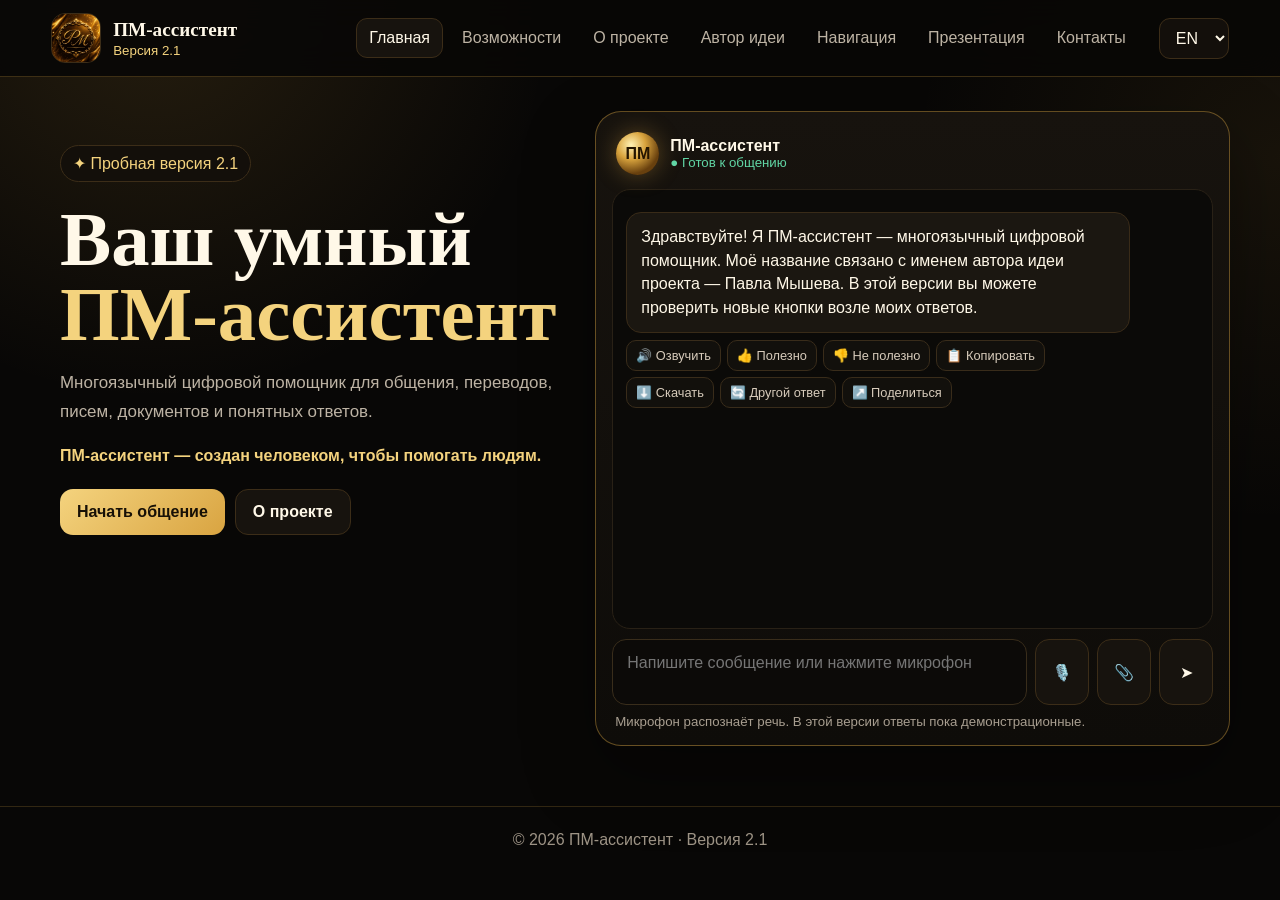
==== commit 9a43a92a: "PM Assistant v2.1 Final" ====
--- a/index.html
+++ b/index.html
@@ -1,388 +1,222 @@
 <!doctype html>
 <html lang="ru">
 <head>
-  <meta charset="utf-8">
-  <meta name="viewport" content="width=device-width,initial-scale=1,viewport-fit=cover">
-  <meta name="theme-color" content="#0a0908">
-  <meta name="description" content="PM Assistant — умный многоязычный помощник для общения, переводов и документов.">
-  <title>PM Assistant</title>
-  <link rel="manifest" href="manifest.webmanifest">
-  <link rel="icon" href="assets/pm-logo.jpeg">
-  <style>
-    :root{
-      --bg:#080706; --panel:#11100e; --panel2:#17140f; --gold:#d9a441;
-      --gold2:#f2cf79; --text:#fff8ea; --muted:#c9bfae; --line:#3d2f19;
-      --ok:#56c596; --danger:#ff7b7b; --shadow:0 24px 70px rgba(0,0,0,.38);
-    }
-    *{box-sizing:border-box}
-    html,body{margin:0;min-height:100%;background:
-      radial-gradient(circle at 20% 0%,rgba(217,164,65,.13),transparent 32%),
-      radial-gradient(circle at 100% 20%,rgba(217,164,65,.08),transparent 28%),
-      var(--bg);color:var(--text);font-family:Inter,Segoe UI,Arial,sans-serif}
-    body{overflow-x:hidden}
-    button,input,textarea,select{font:inherit}
-    a{color:inherit;text-decoration:none}
-    .shell{min-height:100vh}
-    .topbar{position:sticky;top:0;z-index:20;display:flex;align-items:center;gap:24px;
-      padding:14px clamp(18px,4vw,58px);background:rgba(8,7,6,.88);backdrop-filter:blur(18px);
-      border-bottom:1px solid rgba(217,164,65,.25)}
-    .brand{display:flex;align-items:center;gap:12px;min-width:max-content}
-    .brand img{width:52px;height:52px;border-radius:14px;object-fit:cover;border:1px solid var(--line)}
-    .brand strong{font-family:Georgia,serif;font-size:1.25rem;letter-spacing:.03em}
-    .brand span{display:block;color:var(--gold2);font-size:.78rem;margin-top:2px}
-    .nav{display:flex;gap:8px;align-items:center;margin-left:auto}
-    .nav button,.lang,.menu-btn{border:1px solid transparent;background:transparent;color:var(--muted);
-      padding:10px 13px;border-radius:12px;cursor:pointer;transition:.2s}
-    .nav button:hover,.nav button.active{color:var(--text);border-color:var(--line);background:#15120d}
-    .lang{border-color:var(--line);color:var(--text);background:#120f0b}
-    .menu-btn{display:none;border-color:var(--line);font-size:1.25rem}
-    main{width:min(1180px,calc(100% - 28px));margin:0 auto;padding:42px 0 70px}
-    .page{display:none;animation:fade .32s ease}
-    .page.active{display:block}
-    @keyframes fade{from{opacity:.2;transform:translateY(8px)}to{opacity:1;transform:none}}
-    .hero{display:grid;grid-template-columns:1.05fr .95fr;gap:34px;align-items:center;min-height:68vh}
-    .eyebrow{display:inline-flex;gap:8px;align-items:center;color:var(--gold2);border:1px solid var(--line);
-      background:#130f0a;padding:8px 12px;border-radius:999px;font-size:.88rem}
-    h1,h2,h3{font-family:Georgia,serif;margin:0 0 16px}
-    h1{font-size:clamp(2.7rem,6vw,5.4rem);line-height:.96;letter-spacing:-.045em;margin-top:20px}
-    h1 em{font-style:normal;color:var(--gold2)}
-    h2{font-size:clamp(2rem,4vw,3.3rem)}
-    .lead{font-size:clamp(1.05rem,2vw,1.25rem);line-height:1.65;color:var(--muted);max-width:690px}
-    .actions{display:flex;flex-wrap:wrap;gap:12px;margin-top:28px}
-    .btn{border:1px solid var(--line);background:#15110c;color:var(--text);padding:14px 18px;border-radius:14px;
-      cursor:pointer;font-weight:700;transition:.2s;box-shadow:none}
-    .btn:hover{transform:translateY(-2px);border-color:var(--gold)}
-    .btn.primary{background:linear-gradient(135deg,var(--gold2),var(--gold));color:#171006;border:none}
-    .btn.ghost{background:transparent}
-    .assistant-card{background:linear-gradient(180deg,rgba(27,23,16,.95),rgba(13,12,10,.98));
-      border:1px solid rgba(217,164,65,.42);border-radius:28px;padding:18px;box-shadow:var(--shadow)}
-    .assistant-head{display:flex;align-items:center;gap:12px;padding:4px 4px 16px}
-    .orb{width:42px;height:42px;border-radius:50%;display:grid;place-items:center;background:
-      radial-gradient(circle at 35% 30%,#fff2b3 0 8%,#d9a441 25%,#6c4310 65%,#1a1208 100%);
-      box-shadow:0 0 24px rgba(217,164,65,.4)}
-    .status{color:var(--ok);font-size:.83rem}
-    .chat{height:370px;overflow:auto;padding:14px;background:#0c0b09;border-radius:18px;border:1px solid #282117}
-    .msg{max-width:86%;padding:11px 13px;border-radius:15px;margin:8px 0;line-height:1.45;white-space:pre-wrap}
-    .msg.bot{background:#1b1711;border:1px solid #332817}
-    .msg.user{margin-left:auto;background:linear-gradient(135deg,#d9a441,#ad7922);color:#120d06}
-    .composer{display:grid;grid-template-columns:1fr auto auto;gap:8px;margin-top:10px}
-    .composer textarea{resize:none;min-height:54px;max-height:130px;padding:14px;border-radius:14px;border:1px solid #342918;
-      color:var(--text);background:#0d0b09;outline:none}
-    .icon-btn{width:54px;border-radius:14px;border:1px solid var(--line);background:#17130e;color:var(--text);cursor:pointer}
-    .icon-btn.listening{animation:pulse 1s infinite;background:#6a1d1d;border-color:#ff8f8f}
-    @keyframes pulse{50%{transform:scale(1.06);box-shadow:0 0 0 8px rgba(255,123,123,.08)}}
-    .grid{display:grid;grid-template-columns:repeat(3,1fr);gap:18px;margin-top:28px}
-    .card{background:linear-gradient(180deg,#15120e,#0f0e0c);border:1px solid #332819;border-radius:20px;padding:24px;min-height:190px}
-    .card .icon{font-size:2rem;margin-bottom:16px}
-    .card p,.section-copy{color:var(--muted);line-height:1.65}
-    .section-head{max-width:780px;margin-bottom:28px}
-    .founder{display:grid;grid-template-columns:320px 1fr;gap:34px;align-items:center}
-    .founder img{width:100%;aspect-ratio:1/1;object-fit:cover;border-radius:28px;border:1px solid var(--line);box-shadow:var(--shadow)}
-    .notice{border-left:4px solid var(--gold);padding:16px 18px;background:#15110c;border-radius:12px;color:var(--muted)}
-    .contact-form{display:grid;gap:12px;max-width:720px}
-    .contact-form input,.contact-form textarea{width:100%;padding:14px;border-radius:12px;border:1px solid #3b2e1b;background:#0d0b09;color:var(--text)}
-    .footer{border-top:1px solid rgba(217,164,65,.2);padding:24px;text-align:center;color:#9f9587}
-    .small{font-size:.86rem;color:#a79c8d;margin-top:10px}
-    .toast{position:fixed;right:20px;bottom:20px;background:#17130e;border:1px solid var(--line);padding:13px 16px;border-radius:12px;
-      box-shadow:var(--shadow);display:none;z-index:50;max-width:320px}
-    @media (max-width:900px){
-      .hero,.founder{grid-template-columns:1fr}.grid{grid-template-columns:1fr 1fr}
-      .nav{display:none;position:absolute;top:78px;left:14px;right:14px;flex-direction:column;align-items:stretch;
-        padding:12px;background:#0e0c09;border:1px solid var(--line);border-radius:16px}
-      .nav.open{display:flex}.nav button{text-align:left}.menu-btn{display:block;margin-left:auto}
-      .lang{margin-left:0}.topbar{gap:10px}.brand strong{font-size:1rem}.brand span{display:none}
-    }
-    @media (max-width:620px){
-      main{padding-top:24px}.grid{grid-template-columns:1fr}.hero{min-height:auto}.assistant-card{padding:12px;border-radius:20px}
-      .chat{height:340px}.composer{grid-template-columns:1fr auto}.send-btn{grid-column:1/-1;width:100%;height:48px}
-      .founder{gap:20px}.founder img{max-width:300px;margin:auto}.brand img{width:44px;height:44px}
-      .topbar{padding:11px 14px}.lang{padding:9px 8px}
-    }
-  </style>
+<meta charset="utf-8">
+<meta name="viewport" content="width=device-width,initial-scale=1,viewport-fit=cover">
+<meta name="theme-color" content="#090806">
+<title>ПМ-ассистент 2.1</title>
+<link rel="manifest" href="manifest.webmanifest">
+<link rel="icon" href="assets/pm-logo.jpeg">
+<style>
+:root{
+ --bg:#080706;--panel:#11100e;--panel2:#18140e;--gold:#d9a441;--gold2:#f4d37e;
+ --text:#fff8e8;--muted:#bdb3a4;--line:#3c2d18;--ok:#61d6a5;--bad:#ff8c8c;
+}
+*{box-sizing:border-box}html,body{margin:0;min-height:100%;background:
+radial-gradient(circle at 12% 0%,rgba(217,164,65,.14),transparent 28%),
+radial-gradient(circle at 100% 18%,rgba(217,164,65,.08),transparent 25%),var(--bg);
+color:var(--text);font-family:Inter,Segoe UI,Arial,sans-serif}
+button,input,textarea,select{font:inherit}button{cursor:pointer}a{color:inherit;text-decoration:none}
+header{position:sticky;top:0;z-index:20;display:flex;align-items:center;gap:20px;
+padding:13px clamp(14px,4vw,54px);background:rgba(8,7,6,.9);backdrop-filter:blur(16px);
+border-bottom:1px solid rgba(217,164,65,.25)}
+.brand{display:flex;align-items:center;gap:12px;min-width:max-content}
+.brand img{width:50px;height:50px;border-radius:14px;object-fit:cover;border:1px solid var(--line)}
+.brand b{font:700 1.2rem Georgia,serif}.brand small{display:block;color:var(--gold2);margin-top:2px}
+nav{display:flex;gap:6px;margin-left:auto}
+nav button,.lang,.menu{background:transparent;color:var(--muted);border:1px solid transparent;border-radius:11px;padding:10px 12px}
+nav button:hover,nav button.active{background:#17130e;color:var(--text);border-color:var(--line)}
+.lang{background:#130f0b;color:var(--text);border-color:var(--line)}.menu{display:none;border-color:var(--line)}
+main{width:min(1180px,calc(100% - 26px));margin:auto;padding:34px 0 60px}.page{display:none}.page.active{display:block}
+.hero{display:grid;grid-template-columns:.9fr 1.1fr;gap:26px;align-items:start}
+.intro{padding:34px 10px}.badge{display:inline-flex;border:1px solid var(--line);border-radius:999px;padding:8px 12px;color:var(--gold2);background:#130f0a}
+h1,h2,h3{font-family:Georgia,serif;margin:0 0 15px}h1{font-size:clamp(2.6rem,6vw,5rem);line-height:.98;margin-top:20px}h1 em{font-style:normal;color:var(--gold2)}
+.lead,.copy{color:var(--muted);line-height:1.7;font-size:1.06rem}.slogan{font-weight:700;color:var(--gold2);margin-top:20px}
+.btn{border:1px solid var(--line);background:#17130e;color:var(--text);padding:13px 17px;border-radius:13px;font-weight:700}
+.btn.primary{border:0;background:linear-gradient(135deg,var(--gold2),var(--gold));color:#171006}.actions{display:flex;gap:10px;flex-wrap:wrap;margin-top:24px}
+.chatbox{border:1px solid rgba(217,164,65,.42);border-radius:26px;background:linear-gradient(#17130e,#0e0c09);padding:16px;box-shadow:0 28px 70px rgba(0,0,0,.35)}
+.chathead{display:flex;align-items:center;gap:11px;padding:4px 4px 14px}.orb{width:43px;height:43px;border-radius:50%;display:grid;place-items:center;color:#241500;font-weight:900;background:radial-gradient(circle at 35% 30%,#fff2b4,#d8a33d 35%,#68400e 70%);box-shadow:0 0 22px rgba(217,164,65,.35)}
+.online{font-size:.83rem;color:var(--ok)}.chat{height:440px;overflow:auto;padding:13px;border-radius:18px;background:#0b0a08;border:1px solid #292116}
+.message-wrap{margin:9px 0;max-width:88%}.message-wrap.user{margin-left:auto}.msg{padding:12px 14px;border-radius:15px;line-height:1.48;white-space:pre-wrap}
+.message-wrap.bot .msg{background:#1b1711;border:1px solid #392b18}.message-wrap.user .msg{background:linear-gradient(135deg,#e2b34e,#b87d1f);color:#130e06}
+.tools{display:flex;gap:6px;flex-wrap:wrap;margin:7px 0 0}.tool{border:1px solid #392c1a;background:#12100c;color:#d7cbbb;border-radius:10px;padding:7px 9px;font-size:.8rem}
+.tool:hover,.tool.on{color:#171006;background:var(--gold2)}.composer{display:grid;grid-template-columns:1fr auto auto auto;gap:8px;margin-top:10px}
+textarea{min-height:55px;max-height:135px;resize:none;border:1px solid #392d1b;border-radius:14px;background:#0c0a08;color:var(--text);padding:14px;outline:none}
+.iconbtn{width:54px;border-radius:14px;border:1px solid var(--line);background:#17130e;color:var(--text)}.iconbtn.listening{background:#762424;animation:pulse 1s infinite}
+@keyframes pulse{50%{transform:scale(1.06)}}.hint{font-size:.83rem;color:#a89e90;margin:9px 3px 0}
+.grid{display:grid;grid-template-columns:repeat(3,1fr);gap:17px}.card{border:1px solid #372a19;border-radius:20px;background:linear-gradient(#17130e,#0f0d0a);padding:23px;min-height:180px}
+.icon{font-size:2rem;margin-bottom:13px}.section-head{max-width:780px;margin-bottom:25px}
+.creator{display:grid;grid-template-columns:1fr 1fr;gap:20px}.creator-note{border-left:4px solid var(--gold);background:#15110c;border-radius:12px;padding:17px;color:var(--muted)}
+.creator-photo{display:none;margin-top:18px}.creator-photo.show{display:block}.creator-photo img{max-width:300px;width:100%;border-radius:22px;border:1px solid var(--line)}
+.contact{max-width:720px}.email{display:flex;align-items:center;gap:13px;padding:18px;border:1px solid var(--line);border-radius:15px;background:#15110d;font-size:1.2rem}
+footer{text-align:center;border-top:1px solid rgba(217,164,65,.2);padding:24px;color:#9d9385}
+.toast{display:none;position:fixed;right:20px;bottom:20px;z-index:60;background:#17130e;border:1px solid var(--line);padding:13px 16px;border-radius:12px;max-width:330px}
+@media(max-width:900px){.hero,.creator{grid-template-columns:1fr}.grid{grid-template-columns:1fr 1fr}nav{display:none;position:absolute;top:76px;left:12px;right:12px;flex-direction:column;background:#0e0c09;border:1px solid var(--line);padding:10px;border-radius:15px}nav.open{display:flex}.menu{display:block;margin-left:auto}.brand small{display:none}}
+@media(max-width:620px){main{padding-top:20px}.grid{grid-template-columns:1fr}.intro{padding:20px 5px}.chatbox{padding:11px;border-radius:20px}.chat{height:430px}.composer{grid-template-columns:1fr auto}.attach,.send{grid-column:auto}.video{display:none}.send{grid-column:1/-1;width:100%;height:47px}.brand img{width:44px;height:44px}header{gap:8px}}
+</style>
 </head>
 <body>
-<div class="shell">
-  <header class="topbar">
-    <a class="brand" href="#home" data-route="home">
-      <img src="assets/pm-logo.jpeg" alt="PM logo">
-      <div><strong>PM Assistant</strong><span data-i18n="tagline">Умный помощник для каждого</span></div>
-    </a>
-    <button class="menu-btn" id="menuBtn" aria-label="Меню">☰</button>
-    <nav class="nav" id="nav">
-      <button data-route="home" data-i18n="nav_home">Главная</button>
-      <button data-route="features" data-i18n="nav_features">Возможности</button>
-      <button data-route="about" data-i18n="nav_about">О проекте</button>
-      <button data-route="investors" data-i18n="nav_investors">Инвесторам</button>
-      <button data-route="support" data-i18n="nav_support">Поддержка</button>
-      <button data-route="contacts" data-i18n="nav_contacts">Контакты</button>
-    </nav>
-    <select class="lang" id="language" aria-label="Language">
-      <option value="ru">RU</option><option value="uk">UA</option>
-      <option value="de">DE</option><option value="en">EN</option>
-    </select>
-  </header>
-
-  <main>
-    <section class="page" id="page-home">
-      <div class="hero">
-        <div>
-          <span class="eyebrow">✦ <span data-i18n="eyebrow">Пробная рабочая версия</span></span>
-          <h1 data-i18n-html="hero_title">Ваш умный<br><em>PM Assistant</em></h1>
-          <p class="lead" data-i18n="hero_text">Общайтесь голосом или текстом, переключайте язык и получайте понятную помощь в одном месте.</p>
-          <div class="actions">
-            <button class="btn primary" data-route="assistant" data-i18n="start_chat">Начать общение</button>
-            <button class="btn ghost" data-route="features" data-i18n="learn_more">Посмотреть возможности</button>
-          </div>
-          <p class="small" data-i18n="local_note">Для работы микрофона запускайте сайт через START_PM_ASSISTANT.bat или размещайте его на HTTPS-хостинге.</p>
-        </div>
-
-        <div class="assistant-card" id="assistantBox">
-          <div class="assistant-head">
-            <div class="orb">PM</div>
-            <div><strong>PM Assistant</strong><div class="status" data-i18n="online">● Готов к общению</div></div>
-          </div>
-          <div class="chat" id="chat" aria-live="polite"></div>
-          <div class="composer">
-            <textarea id="messageInput" rows="1" data-i18n-placeholder="placeholder" placeholder="Напишите сообщение…"></textarea>
-            <button class="icon-btn" id="micBtn" title="Микрофон">🎙️</button>
-            <button class="icon-btn send-btn" id="sendBtn" title="Отправить">➤</button>
-          </div>
-          <div class="small" id="micStatus" data-i18n="mic_hint">Нажмите на микрофон и разрешите доступ браузеру.</div>
-        </div>
-      </div>
-    </section>
-
-    <section class="page" id="page-features">
-      <div class="section-head"><span class="eyebrow">✦ PM Assistant</span><h2 data-i18n="features_title">Возможности проекта</h2>
-      <p class="section-copy" data-i18n="features_intro">Основа сайта уже готова к дальнейшему подключению настоящего искусственного интеллекта.</p></div>
-      <div class="grid">
-        <article class="card"><div class="icon">💬</div><h3 data-i18n="f1t">Умное общение</h3><p data-i18n="f1d">Текстовый диалог с демонстрационными ответами. Позже подключается защищённый ИИ-сервер.</p></article>
-        <article class="card"><div class="icon">🎙️</div><h3 data-i18n="f2t">Голосовой ввод</h3><p data-i18n="f2d">Микрофон распознаёт речь на выбранном языке в поддерживаемом браузере.</p></article>
-        <article class="card"><div class="icon">🌍</div><h3 data-i18n="f3t">Четыре языка</h3><p data-i18n="f3d">Русский, украинский, немецкий и английский с автоматическим определением.</p></article>
-        <article class="card"><div class="icon">📄</div><h3 data-i18n="f4t">Документы</h3><p data-i18n="f4d">Подготовлено место для писем, заявлений, переводов и загрузки файлов.</p></article>
-        <article class="card"><div class="icon">📱</div><h3 data-i18n="f5t">Все устройства</h3><p data-i18n="f5d">Адаптивный дизайн для компьютера, iPhone, Android и планшета.</p></article>
-        <article class="card"><div class="icon">🔒</div><h3 data-i18n="f6t">Безопасная основа</h3><p data-i18n="f6d">Секретные ключи не хранятся в открытом коде сайта и будут подключены через сервер.</p></article>
-      </div>
-    </section>
-
-    <section class="page" id="page-about">
-      <div class="founder">
-        <img src="assets/pavel-founder.jpeg" alt="Основатель проекта PM Assistant">
-        <div><span class="eyebrow">✦ <span data-i18n="about_badge">О проекте</span></span>
-          <h2 data-i18n="about_title">Помощник, понятный каждому</h2>
-          <p class="section-copy" data-i18n="about_text">PM Assistant задуман как доступный многоязычный сервис для людей, которым нужна помощь в общении, переводах, документах и повседневных вопросах.</p>
-          <p class="section-copy" data-i18n="about_founder">Инициатор и основатель проекта — Павел Мышев. Главная идея — сделать современные технологии простыми, человечными и доступными.</p>
-        </div>
-      </div>
-    </section>
-
-    <section class="page" id="page-investors">
-      <div class="section-head"><span class="eyebrow">✦ PM Assistant</span><h2 data-i18n="invest_title">Информация для инвесторов</h2>
-      <p class="section-copy" data-i18n="invest_text">Проект развивается поэтапно: сайт, рабочий ИИ-ассистент, мобильные приложения, партнёрские интеграции и масштабирование.</p></div>
-      <div class="grid">
-        <article class="card"><h3 data-i18n="i1t">Проблема</h3><p data-i18n="i1d">Людям сложно пользоваться разрозненными сервисами, особенно при языковых и физических ограничениях.</p></article>
-        <article class="card"><h3 data-i18n="i2t">Решение</h3><p data-i18n="i2d">Один доступный интерфейс с голосом, переводами, документами и персональной помощью.</p></article>
-        <article class="card"><h3 data-i18n="i3t">Развитие</h3><p data-i18n="i3d">Модель подписки, организации-партнёры, социальные программы и корпоративные лицензии.</p></article>
-      </div>
-      <div class="notice" style="margin-top:24px" data-i18n="invest_note">Финансовые расчёты, презентацию и подробную дорожную карту мы добавим отдельным этапом.</div>
-    </section>
-
-    <section class="page" id="page-support">
-      <div class="section-head"><span class="eyebrow">✦ Support</span><h2 data-i18n="support_title">Поддержка пользователей</h2>
-      <p class="section-copy" data-i18n="support_text">Здесь позже появятся инструкции, ответы на частые вопросы, WhatsApp, Telegram и QR-коды.</p></div>
-      <div class="notice" data-i18n="support_note">В текущей пробной версии можно проверить меню, языки, микрофон, отправку сообщений и адаптивный дизайн.</div>
-    </section>
-
-    <section class="page" id="page-contacts">
-      <div class="section-head"><span class="eyebrow">✦ Contact</span><h2 data-i18n="contacts_title">Связаться с проектом</h2>
-      <p class="section-copy" data-i18n="contacts_text">Пробная форма работает локально: она проверяет поля и показывает подтверждение, но пока не отправляет письмо на сервер.</p></div>
-      <form class="contact-form" id="contactForm">
-        <input required id="nameField" data-i18n-placeholder="name_ph" placeholder="Ваше имя">
-        <input required type="email" id="emailField" data-i18n-placeholder="email_ph" placeholder="Ваш e-mail">
-        <textarea required rows="6" id="contactMessage" data-i18n-placeholder="message_ph" placeholder="Ваше сообщение"></textarea>
-        <button class="btn primary" type="submit" data-i18n="send_form">Отправить сообщение</button>
-      </form>
-    </section>
-  </main>
-
-  <footer class="footer">© <span id="year"></span> PM Assistant · <span data-i18n="footer">Пробная версия проекта</span></footer>
-</div>
+<header>
+ <a class="brand" href="#home" data-route="home"><img src="assets/pm-logo.jpeg" alt="Логотип ПМ"><div><b>ПМ-ассистент</b><small>Версия 2.1</small></div></a>
+ <button class="menu" id="menuBtn">☰</button>
+ <nav id="nav">
+  <button data-route="home">Главная</button><button data-route="features">Возможности</button>
+  <button data-route="about">О проекте</button><button data-route="creator">Автор идеи</button>
+  <button data-route="navigation">Навигация</button><button data-route="presentation">Презентация</button><button data-route="contacts">Контакты</button>
+ </nav>
+ <select class="lang" id="lang"><option value="ru">RU</option><option value="uk">UA</option><option value="de">DE</option><option value="en">EN</option></select>
+</header>
+
+<main>
+<section class="page" id="page-home">
+ <div class="hero">
+  <div class="intro">
+   <span class="badge">✦ Пробная версия 2.1</span>
+   <h1>Ваш умный<br><em>ПМ-ассистент</em></h1>
+   <p class="lead">Многоязычный цифровой помощник для общения, переводов, писем, документов и понятных ответов.</p>
+   <p class="slogan">ПМ-ассистент — создан человеком, чтобы помогать людям.</p>
+   <div class="actions"><button class="btn primary" data-route="chat">Начать общение</button><button class="btn" data-route="about">О проекте</button></div>
+  </div>
+  <div class="chatbox" id="chatbox">
+   <div class="chathead"><div class="orb">ПМ</div><div><b>ПМ-ассистент</b><div class="online">● Готов к общению</div></div></div>
+   <div class="chat" id="chat"></div>
+   <div class="composer">
+    <textarea id="input" placeholder="Напишите сообщение или нажмите микрофон"></textarea>
+    <button class="iconbtn" id="mic" title="Говорить">🎙️</button>
+    <button class="iconbtn attach" id="attach" title="Файл">📎</button>
+    <button class="iconbtn send" id="send" title="Отправить">➤</button>
+   </div>
+   <input id="filePicker" type="file" hidden>
+   <div class="hint" id="hint">Микрофон распознаёт речь. В этой версии ответы пока демонстрационные.</div>
+  </div>
+ </div>
+</section>
+
+<section class="page" id="page-features">
+ <div class="section-head"><span class="badge">✦ ПМ-ассистент 2.1</span><h2>Возможности</h2><p class="copy">Эта версия проверяет интерфейс и пользовательские действия перед подключением настоящего искусственного интеллекта.</p></div>
+ <div class="grid">
+  <div class="card"><div class="icon">🔊</div><h3>Озвучивание</h3><p class="copy">Кнопка возле каждого ответа читает текст вслух на выбранном языке.</p></div>
+  <div class="card"><div class="icon">👍</div><h3>Оценка ответа</h3><p class="copy">Пользователь может отметить полезный или неполезный ответ.</p></div>
+  <div class="card"><div class="icon">📋</div><h3>Копирование</h3><p class="copy">Ответ можно мгновенно скопировать для письма или документа.</p></div>
+  <div class="card"><div class="icon">⬇️</div><h3>Скачивание</h3><p class="copy">Ответ сохраняется отдельным текстовым файлом.</p></div>
+  <div class="card"><div class="icon">🔄</div><h3>Другой вариант</h3><p class="copy">Можно запросить новый демонстрационный вариант ответа.</p></div>
+  <div class="card"><div class="icon">🎙️</div><h3>Голосовой ввод</h3><p class="copy">Речь пользователя преобразуется в текст в поддерживаемом браузере.</p></div><div class="card"><div class="icon">🤝</div><h3>Вежливое общение</h3><p class="copy">ПМ-ассистент отвечает спокойно, уважительно и старается уточнить неясную речь вместо резкого отказа.</p></div>
+ </div>
+</section>
+
+<section class="page" id="page-about">
+ <div class="section-head"><span class="badge">✦ О проекте</span><h2>Технологии с человеческим подходом</h2></div>
+ <div class="grid">
+  <div class="card"><h3>Что такое ПМ-ассистент</h3><p class="copy">ПМ-ассистент — многоязычная цифровая система, задуманная для помощи людям в общении, переводах, письмах, документах и повседневных вопросах.</p></div>
+  <div class="card"><h3>Для кого создан проект</h3><p class="copy">Для частных пользователей, иностранцев, людей с инвалидностью, пожилых людей, студентов, предпринимателей и организаций.</p></div>
+  <div class="card"><h3>Главная цель</h3><p class="copy">Сделать сложные технологии понятными и доступными, экономить время и облегчать людям повседневную и профессиональную жизнь.</p></div>
+ </div>
+</section>
+
+<section class="page" id="page-creator">
+ <div class="section-head"><span class="badge">✦ Автор идеи</span><h2>Павел Мышев</h2></div>
+ <div class="creator">
+  <div class="card"><h3>Автор идеи и основатель проекта</h3>
+   <p class="copy">Павел Мышев — автор идеи и основатель проекта ПМ-ассистент. Его личный жизненный опыт помог понять, насколько людям нужен спокойный, понятный и доступный цифровой помощник.</p>
+   <p class="copy">Проект создаётся не ради жалости, а ради практической помощи: преодоления языковых барьеров, работы с документами, подготовки писем и поиска понятных решений.</p>
+  </div>
+  <div>
+   <div class="creator-note">Фотография автора не показывается на сайте постоянно. Она открывается только по отдельному запросу пользователя.</div>
+   <button class="btn" id="showCreator" style="margin-top:16px">Показать фотографию автора</button>
+   <div class="creator-photo" id="creatorPhoto"><img src="assets/pavel-founder.jpeg" alt="Павел Мышев"><p class="copy">Павел Мышев — автор идеи и основатель проекта ПМ-ассистент.</p></div>
+  </div>
+ </div>
+</section>
+
+
+<section class="page" id="page-navigation">
+ <div class="section-head"><span class="badge">✦ Скоро</span><h2>🧭 PM Navigation</h2>
+ <p class="copy">Интеллектуальная навигация планируется для следующего этапа развития проекта.</p></div>
+ <div class="grid">
+  <div class="card"><div class="icon">📍</div><h3>Маршруты</h3><p class="copy">Построение маршрута голосовой командой и открытие карты.</p></div>
+  <div class="card"><div class="icon">🏥</div><h3>Полезные места</h3><p class="copy">Поиск больниц, аптек, магазинов, вокзалов и других объектов.</p></div>
+  <div class="card"><div class="icon">♿</div><h3>Доступность</h3><p class="copy">В будущем — маршруты с учётом доступности и удобства пользователя.</p></div>
+ </div>
+ <div class="creator-note" style="margin-top:20px">Навигация пока показана как запланированная функция и не строит реальные маршруты в версии 2.1.</div>
+</section>
+
+<section class="page" id="page-presentation">
+ <div class="section-head"><span class="badge">✦ Для инвесторов</span><h2>Презентация проекта</h2>
+ <p class="copy">Откройте интерактивную презентацию PM Assistant в отдельном окне.</p></div>
+ <div class="card" style="min-height:auto">
+  <h3>PM Assistant — Investor Demo</h3>
+  <p class="copy">Логотип, история автора идеи, аудитория проекта, функции и план развития.</p>
+  <a class="btn primary" href="presentation/index.html" target="_blank" rel="noopener">▶ Смотреть презентацию</a>
+ </div>
+</section>
+
+<section class="page" id="page-contacts">
+ <div class="section-head"><span class="badge">✦ Контакты</span><h2>Связаться с проектом</h2><p class="copy">Для предложений, сотрудничества и вопросов о развитии ПМ-ассистента.</p></div>
+ <div class="contact"><a class="email" href="mailto:kop8100@gmail.com">✉️ <strong>kop8100@gmail.com</strong></a></div>
+</section>
+</main>
+<footer>© 2026 ПМ-ассистент · Версия 2.1</footer>
 <div class="toast" id="toast"></div>
 
 <script>
-const translations = {
-ru:{
-tagline:"Умный помощник для каждого",nav_home:"Главная",nav_features:"Возможности",nav_about:"О проекте",nav_investors:"Инвесторам",nav_support:"Поддержка",nav_contacts:"Контакты",
-eyebrow:"Пробная рабочая версия",hero_title:"Ваш умный<br><em>PM Assistant</em>",hero_text:"Общайтесь голосом или текстом, переключайте язык и получайте понятную помощь в одном месте.",
-start_chat:"Начать общение",learn_more:"Посмотреть возможности",local_note:"Для работы микрофона запускайте сайт через START_PM_ASSISTANT.bat или размещайте его на HTTPS-хостинге.",
-online:"● Готов к общению",placeholder:"Напишите сообщение…",mic_hint:"Нажмите на микрофон и разрешите доступ браузеру.",
-features_title:"Возможности проекта",features_intro:"Основа сайта уже готова к дальнейшему подключению настоящего искусственного интеллекта.",
-f1t:"Умное общение",f1d:"Текстовый диалог с демонстрационными ответами. Позже подключается защищённый ИИ-сервер.",
-f2t:"Голосовой ввод",f2d:"Микрофон распознаёт речь на выбранном языке в поддерживаемом браузере.",
-f3t:"Четыре языка",f3d:"Русский, украинский, немецкий и английский с автоматическим определением.",
-f4t:"Документы",f4d:"Подготовлено место для писем, заявлений, переводов и загрузки файлов.",
-f5t:"Все устройства",f5d:"Адаптивный дизайн для компьютера, iPhone, Android и планшета.",
-f6t:"Безопасная основа",f6d:"Секретные ключи не хранятся в открытом коде сайта и будут подключены через сервер.",
-about_badge:"О проекте",about_title:"Помощник, понятный каждому",about_text:"PM Assistant задуман как доступный многоязычный сервис для людей, которым нужна помощь в общении, переводах, документах и повседневных вопросах.",
-about_founder:"Инициатор и основатель проекта — Павел Мышев. Главная идея — сделать современные технологии простыми, человечными и доступными.",
-invest_title:"Информация для инвесторов",invest_text:"Проект развивается поэтапно: сайт, рабочий ИИ-ассистент, мобильные приложения, партнёрские интеграции и масштабирование.",
-i1t:"Проблема",i1d:"Людям сложно пользоваться разрозненными сервисами, особенно при языковых и физических ограничениях.",
-i2t:"Решение",i2d:"Один доступный интерфейс с голосом, переводами, документами и персональной помощью.",
-i3t:"Развитие",i3d:"Модель подписки, организации-партнёры, социальные программы и корпоративные лицензии.",
-invest_note:"Финансовые расчёты, презентацию и подробную дорожную карту мы добавим отдельным этапом.",
-support_title:"Поддержка пользователей",support_text:"Здесь позже появятся инструкции, ответы на частые вопросы, WhatsApp, Telegram и QR-коды.",
-support_note:"В текущей пробной версии можно проверить меню, языки, микрофон, отправку сообщений и адаптивный дизайн.",
-contacts_title:"Связаться с проектом",contacts_text:"Пробная форма работает локально: она проверяет поля и показывает подтверждение, но пока не отправляет письмо на сервер.",
-name_ph:"Ваше имя",email_ph:"Ваш e-mail",message_ph:"Ваше сообщение",send_form:"Отправить сообщение",footer:"Пробная версия проекта",
-welcome:"Здравствуйте! Я пробная версия PM Assistant. Напишите сообщение или нажмите на микрофон.",demo_reply:"Я получил ваше сообщение. Сейчас это демонстрационная версия. На следующем этапе мы подключим настоящий искусственный интеллект.",listening:"Слушаю… Говорите.",mic_error:"Микрофон недоступен. Откройте сайт через localhost в Chrome или Edge и разрешите доступ.",sent:"Сообщение принято. Серверная отправка будет подключена позже."
-},
-uk:{
-tagline:"Розумний помічник для кожного",nav_home:"Головна",nav_features:"Можливості",nav_about:"Про проєкт",nav_investors:"Інвесторам",nav_support:"Підтримка",nav_contacts:"Контакти",
-eyebrow:"Пробна робоча версія",hero_title:"Ваш розумний<br><em>PM Assistant</em>",hero_text:"Спілкуйтеся голосом або текстом, перемикайте мову та отримуйте зрозумілу допомогу в одному місці.",
-start_chat:"Почати спілкування",learn_more:"Переглянути можливості",local_note:"Для роботи мікрофона запускайте сайт через START_PM_ASSISTANT.bat або розміщуйте його на HTTPS-хостингу.",
-online:"● Готовий до спілкування",placeholder:"Напишіть повідомлення…",mic_hint:"Натисніть мікрофон і дозвольте доступ браузеру.",
-features_title:"Можливості проєкту",features_intro:"Основа сайту вже готова до подальшого підключення справжнього штучного інтелекту.",
-f1t:"Розумне спілкування",f1d:"Текстовий діалог із демонстраційними відповідями. Пізніше підключається захищений ШІ-сервер.",
-f2t:"Голосове введення",f2d:"Мікрофон розпізнає мовлення вибраною мовою у браузері, який це підтримує.",
-f3t:"Чотири мови",f3d:"Російська, українська, німецька та англійська з автоматичним визначенням.",
-f4t:"Документи",f4d:"Підготовлено місце для листів, заяв, перекладів і завантаження файлів.",
-f5t:"Усі пристрої",f5d:"Адаптивний дизайн для комп'ютера, iPhone, Android і планшета.",
-f6t:"Безпечна основа",f6d:"Секретні ключі не зберігаються у відкритому коді сайту та будуть підключені через сервер.",
-about_badge:"Про проєкт",about_title:"Помічник, зрозумілий кожному",about_text:"PM Assistant задуманий як доступний багатомовний сервіс для людей, яким потрібна допомога у спілкуванні, перекладах, документах і щоденних питаннях.",
-about_founder:"Ініціатор і засновник проєкту — Павло Мишев. Головна ідея — зробити сучасні технології простими, людяними й доступними.",
-invest_title:"Інформація для інвесторів",invest_text:"Проєкт розвивається поетапно: сайт, робочий ШІ-помічник, мобільні застосунки, партнерські інтеграції та масштабування.",
-i1t:"Проблема",i1d:"Людям складно користуватися розрізненими сервісами, особливо за мовних і фізичних обмежень.",
-i2t:"Рішення",i2d:"Один доступний інтерфейс із голосом, перекладами, документами та персональною допомогою.",
-i3t:"Розвиток",i3d:"Модель підписки, організації-партнери, соціальні програми та корпоративні ліцензії.",
-invest_note:"Фінансові розрахунки, презентацію та докладну дорожню карту ми додамо окремим етапом.",
-support_title:"Підтримка користувачів",support_text:"Тут пізніше з'являться інструкції, відповіді на часті запитання, WhatsApp, Telegram і QR-коди.",
-support_note:"У поточній пробній версії можна перевірити меню, мови, мікрофон, надсилання повідомлень і адаптивний дизайн.",
-contacts_title:"Зв'язатися з проєктом",contacts_text:"Пробна форма працює локально: вона перевіряє поля та показує підтвердження, але поки не надсилає лист на сервер.",
-name_ph:"Ваше ім'я",email_ph:"Ваш e-mail",message_ph:"Ваше повідомлення",send_form:"Надіслати повідомлення",footer:"Пробна версія проєкту",
-welcome:"Вітаю! Я пробна версія PM Assistant. Напишіть повідомлення або натисніть мікрофон.",demo_reply:"Я отримав ваше повідомлення. Зараз це демонстраційна версія. На наступному етапі ми підключимо справжній штучний інтелект.",listening:"Слухаю… Говоріть.",mic_error:"Мікрофон недоступний. Відкрийте сайт через localhost у Chrome або Edge та дозвольте доступ.",sent:"Повідомлення прийнято. Серверне надсилання буде підключено пізніше."
-},
-de:{
-tagline:"Der intelligente Assistent für alle",nav_home:"Start",nav_features:"Funktionen",nav_about:"Über das Projekt",nav_investors:"Investoren",nav_support:"Support",nav_contacts:"Kontakt",
-eyebrow:"Funktionsfähige Testversion",hero_title:"Ihr intelligenter<br><em>PM Assistant</em>",hero_text:"Kommunizieren Sie per Sprache oder Text, wechseln Sie die Sprache und erhalten Sie verständliche Hilfe an einem Ort.",
-start_chat:"Chat starten",learn_more:"Funktionen ansehen",local_note:"Für das Mikrofon starten Sie die Website über START_PM_ASSISTANT.bat oder veröffentlichen Sie sie auf einem HTTPS-Hosting.",
-online:"● Bereit",placeholder:"Nachricht schreiben…",mic_hint:"Klicken Sie auf das Mikrofon und erlauben Sie den Browserzugriff.",
-features_title:"Projektfunktionen",features_intro:"Die Website-Grundlage ist für die spätere Anbindung echter künstlicher Intelligenz vorbereitet.",
-f1t:"Intelligenter Dialog",f1d:"Textdialog mit Demo-Antworten. Später wird ein geschützter KI-Server angebunden.",
-f2t:"Spracheingabe",f2d:"Das Mikrofon erkennt Sprache in der gewählten Sprache, sofern der Browser dies unterstützt.",
-f3t:"Vier Sprachen",f3d:"Russisch, Ukrainisch, Deutsch und Englisch mit automatischer Erkennung.",
-f4t:"Dokumente",f4d:"Bereiche für Briefe, Anträge, Übersetzungen und Datei-Uploads sind vorbereitet.",
-f5t:"Alle Geräte",f5d:"Responsives Design für Computer, iPhone, Android und Tablet.",
-f6t:"Sichere Grundlage",f6d:"Geheime Schlüssel werden nicht im offenen Website-Code gespeichert, sondern später serverseitig angebunden.",
-about_badge:"Über das Projekt",about_title:"Ein Assistent, den jeder versteht",about_text:"PM Assistant ist als barrierearmer mehrsprachiger Dienst für Kommunikation, Übersetzungen, Dokumente und Alltagsfragen gedacht.",
-about_founder:"Initiator und Gründer des Projekts ist Pavel Myshev. Die Hauptidee ist, moderne Technologie einfach, menschlich und zugänglich zu machen.",
-invest_title:"Informationen für Investoren",invest_text:"Das Projekt wächst schrittweise: Website, funktionsfähiger KI-Assistent, mobile Apps, Partnerintegrationen und Skalierung.",
-i1t:"Problem",i1d:"Viele Menschen haben Schwierigkeiten mit getrennten Diensten, besonders bei sprachlichen oder körperlichen Einschränkungen.",
-i2t:"Lösung",i2d:"Eine zugängliche Oberfläche mit Sprache, Übersetzungen, Dokumenten und persönlicher Hilfe.",
-i3t:"Wachstum",i3d:"Abonnementmodell, Partnerorganisationen, Sozialprogramme und Unternehmenslizenzen.",
-invest_note:"Finanzplanung, Präsentation und detaillierte Roadmap werden in einem eigenen Schritt ergänzt.",
-support_title:"Benutzersupport",support_text:"Hier folgen später Anleitungen, FAQ, WhatsApp, Telegram und QR-Codes.",
-support_note:"In dieser Testversion können Menü, Sprachen, Mikrofon, Nachrichten und responsives Design geprüft werden.",
-contacts_title:"Projekt kontaktieren",contacts_text:"Das Testformular prüft die Eingaben und bestätigt sie lokal, sendet aber noch keine E-Mail an einen Server.",
-name_ph:"Ihr Name",email_ph:"Ihre E-Mail",message_ph:"Ihre Nachricht",send_form:"Nachricht senden",footer:"Testversion des Projekts",
-welcome:"Hallo! Ich bin die Testversion von PM Assistant. Schreiben Sie eine Nachricht oder nutzen Sie das Mikrofon.",demo_reply:"Ich habe Ihre Nachricht erhalten. Dies ist derzeit eine Demo. Im nächsten Schritt wird echte künstliche Intelligenz angebunden.",listening:"Ich höre zu… Bitte sprechen.",mic_error:"Das Mikrofon ist nicht verfügbar. Öffnen Sie die Website über localhost in Chrome oder Edge und erlauben Sie den Zugriff.",sent:"Nachricht angenommen. Der Serverversand wird später verbunden."
-},
-en:{
-tagline:"The smart assistant for everyone",nav_home:"Home",nav_features:"Features",nav_about:"About",nav_investors:"Investors",nav_support:"Support",nav_contacts:"Contact",
-eyebrow:"Working trial version",hero_title:"Your intelligent<br><em>PM Assistant</em>",hero_text:"Communicate by voice or text, switch languages and get clear help in one place.",
-start_chat:"Start chatting",learn_more:"View features",local_note:"For microphone access, launch the site with START_PM_ASSISTANT.bat or publish it on HTTPS hosting.",
-online:"● Ready to chat",placeholder:"Write a message…",mic_hint:"Press the microphone and allow browser access.",
-features_title:"Project features",features_intro:"The website foundation is ready for a future connection to real artificial intelligence.",
-f1t:"Smart conversation",f1d:"Text chat with demonstration replies. A protected AI server can be connected later.",
-f2t:"Voice input",f2d:"The microphone recognizes speech in the selected language when supported by the browser.",
-f3t:"Four languages",f3d:"Russian, Ukrainian, German and English with automatic detection.",
-f4t:"Documents",f4d:"Space is prepared for letters, applications, translations and file uploads.",
-f5t:"All devices",f5d:"Responsive design for computers, iPhone, Android and tablets.",
-f6t:"Secure foundation",f6d:"Secret keys are not stored in the public website code and will be connected through a server.",
-about_badge:"About the project",about_title:"An assistant everyone can understand",about_text:"PM Assistant is designed as an accessible multilingual service for communication, translation, documents and everyday questions.",
-about_founder:"The project initiator and founder is Pavel Myshev. The main idea is to make modern technology simple, human and accessible.",
-invest_title:"Information for investors",invest_text:"The project develops in stages: website, working AI assistant, mobile apps, partner integrations and scaling.",
-i1t:"Problem",i1d:"People struggle with scattered services, especially when facing language or physical barriers.",
-i2t:"Solution",i2d:"One accessible interface with voice, translations, documents and personal support.",
-i3t:"Growth",i3d:"Subscription model, partner organisations, social programmes and corporate licences.",
-invest_note:"Financial calculations, the pitch deck and detailed roadmap will be added as a separate stage.",
-support_title:"User support",support_text:"Instructions, FAQs, WhatsApp, Telegram and QR codes will be added here later.",
-support_note:"This trial version lets you test the menu, languages, microphone, messages and responsive design.",
-contacts_title:"Contact the project",contacts_text:"The trial form validates entries and confirms them locally, but does not yet send email to a server.",
-name_ph:"Your name",email_ph:"Your email",message_ph:"Your message",send_form:"Send message",footer:"Trial version of the project",
-welcome:"Hello! I am the PM Assistant trial version. Write a message or press the microphone.",demo_reply:"I received your message. This is currently a demo. Real artificial intelligence will be connected in the next stage.",listening:"Listening… Please speak.",mic_error:"The microphone is unavailable. Open the site via localhost in Chrome or Edge and allow access.",sent:"Message accepted. Server delivery will be connected later."
-}};
-
-let currentLang = localStorage.getItem("pm_lang") || (() => {
-  const b=(navigator.language||"ru").toLowerCase();
-  if(b.startsWith("uk")) return "uk"; if(b.startsWith("de")) return "de"; if(b.startsWith("en")) return "en"; return "ru";
-})();
-const langSelect=document.getElementById("language"), nav=document.getElementById("nav");
-langSelect.value=currentLang;
-
-function t(k){return (translations[currentLang]&&translations[currentLang][k])||translations.ru[k]||k}
-function applyLanguage(){
-  document.documentElement.lang=currentLang;
-  document.querySelectorAll("[data-i18n]").forEach(el=>el.textContent=t(el.dataset.i18n));
-  document.querySelectorAll("[data-i18n-html]").forEach(el=>el.innerHTML=t(el.dataset.i18nHtml));
-  document.querySelectorAll("[data-i18n-placeholder]").forEach(el=>el.placeholder=t(el.dataset.i18nPlaceholder));
-  localStorage.setItem("pm_lang",currentLang);
-}
-langSelect.addEventListener("change",e=>{currentLang=e.target.value;applyLanguage();resetWelcome()});
-
-function routeTo(route){
-  if(route==="assistant"){route="home";setTimeout(()=>document.getElementById("assistantBox").scrollIntoView({behavior:"smooth",block:"center"}),40)}
-  document.querySelectorAll(".page").forEach(p=>p.classList.remove("active"));
-  const page=document.getElementById("page-"+route)||document.getElementById("page-home");
-  page.classList.add("active");
-  document.querySelectorAll("[data-route]").forEach(b=>b.classList.toggle("active",b.dataset.route===route));
-  history.replaceState(null,"","#"+route);
-  nav.classList.remove("open");
-  window.scrollTo({top:0,behavior:"smooth"});
-}
-document.querySelectorAll("[data-route]").forEach(el=>el.addEventListener("click",e=>{e.preventDefault();routeTo(el.dataset.route)}));
-document.getElementById("menuBtn").addEventListener("click",()=>nav.classList.toggle("open"));
-
-const chat=document.getElementById("chat"), input=document.getElementById("messageInput");
-function addMessage(text,who){const d=document.createElement("div");d.className="msg "+who;d.textContent=text;chat.appendChild(d);chat.scrollTop=chat.scrollHeight}
-function resetWelcome(){chat.innerHTML="";addMessage(t("welcome"),"bot")}
-function sendMessage(){
-  const v=input.value.trim(); if(!v)return; addMessage(v,"user");input.value="";
-  setTimeout(()=>addMessage(t("demo_reply"),"bot"),450);
-}
-document.getElementById("sendBtn").addEventListener("click",sendMessage);
-input.addEventListener("keydown",e=>{if(e.key==="Enter"&&!e.shiftKey){e.preventDefault();sendMessage()}});
-
-const micBtn=document.getElementById("micBtn"), micStatus=document.getElementById("micStatus");
-let recognition=null;
-const SpeechRecognition=window.SpeechRecognition||window.webkitSpeechRecognition;
-if(SpeechRecognition){
-  recognition=new SpeechRecognition();
-  recognition.interimResults=true;recognition.continuous=false;
-  recognition.onstart=()=>{micBtn.classList.add("listening");micStatus.textContent=t("listening")};
-  recognition.onend=()=>{micBtn.classList.remove("listening");micStatus.textContent=t("mic_hint")};
-  recognition.onerror=()=>{micBtn.classList.remove("listening");micStatus.textContent=t("mic_error")};
-  recognition.onresult=e=>{
-    let text="";for(let i=e.resultIndex;i<e.results.length;i++) text+=e.results[i][0].transcript;
-    input.value=text;
-  };
-}
-micBtn.addEventListener("click",()=>{
-  if(!recognition){micStatus.textContent=t("mic_error");return}
-  recognition.lang={ru:"ru-RU",uk:"uk-UA",de:"de-DE",en:"en-US"}[currentLang];
-  try{recognition.start()}catch(e){try{recognition.stop()}catch(_){}}
-});
-
-const toast=document.getElementById("toast");
-function showToast(msg){toast.textContent=msg;toast.style.display="block";setTimeout(()=>toast.style.display="none",3200)}
-document.getElementById("contactForm").addEventListener("submit",e=>{e.preventDefault();showToast(t("sent"));e.target.reset()});
-document.getElementById("year").textContent=new Date().getFullYear();
-
-applyLanguage(); resetWelcome(); routeTo((location.hash||"#home").slice(1));
-window.addEventListener("hashchange",()=>routeTo((location.hash||"#home").slice(1)));
-
-if("serviceWorker" in navigator && location.protocol.startsWith("http")){
-  navigator.serviceWorker.register("sw.js").catch(()=>{});
-}
+const chat=document.getElementById('chat'),input=document.getElementById('input'),toast=document.getElementById('toast');
+const langs={ru:'ru-RU',uk:'uk-UA',de:'de-DE',en:'en-US'};
+let currentLang=localStorage.getItem('pm21_lang')||((navigator.language||'ru').slice(0,2));
+if(!langs[currentLang])currentLang='ru';document.getElementById('lang').value=currentLang;
+const demoReplies=[
+'Меня зовут ПМ-ассистент. Название связано с именем автора идеи проекта — Павла Мышева. Проект создан, чтобы делать технологии понятнее и полезнее для людей, включая пожилых пользователей, иностранцев, предпринимателей и людей с инвалидностью.',
+'Спасибо за ваше сообщение. Я ПМ-ассистент. Сейчас работает пробная версия 2.1: я вежливо принимаю ваш запрос, могу озвучить ответ, помочь скопировать или скачать текст и предложить другой вариант.',
+'Спасибо за вопрос. В версии 2.1 я показываю интерфейс и основные действия. В версии 2.2 будет подключён настоящий искусственный интеллект с защищённым сервером.',
+'ПМ-ассистент создан для людей, которым нужна понятная и уважительная помощь: переводы, письма, документы, голосовое общение и повседневные вопросы.'
+];
+function showToast(t){toast.textContent=t;toast.style.display='block';setTimeout(()=>toast.style.display='none',2600)}
+function tools(text){
+ const d=document.createElement('div');d.className='tools';
+ const items=[['🔊','Озвучить','speak'],['👍','Полезно','up'],['👎','Не полезно','down'],['📋','Копировать','copy'],['⬇️','Скачать','download'],['🔄','Другой ответ','retry'],['↗️','Поделиться','share']];
+ items.forEach(([i,l,a])=>{const b=document.createElement('button');b.className='tool';b.textContent=i+' '+l;b.dataset.action=a;b.onclick=()=>handleTool(a,text,b);d.appendChild(b)});
+ return d
+}
+function addMessage(text,who='bot'){
+ const w=document.createElement('div');w.className='message-wrap '+who;
+ const m=document.createElement('div');m.className='msg';m.textContent=text;w.appendChild(m);
+ if(who==='bot')w.appendChild(tools(text));chat.appendChild(w);chat.scrollTop=chat.scrollHeight
+}
+function handleTool(a,text,b){
+ if(a==='speak'){speechSynthesis.cancel();const u=new SpeechSynthesisUtterance(text);u.lang=langs[currentLang];speechSynthesis.speak(u)}
+ if(a==='up'||a==='down'){b.classList.add('on');showToast(a==='up'?'Спасибо за оценку':'Спасибо. Мы учтём замечание')}
+ if(a==='copy'){navigator.clipboard.writeText(text).then(()=>showToast('Ответ скопирован'))}
+ if(a==='download'){const blob=new Blob([text],{type:'text/plain;charset=utf-8'}),url=URL.createObjectURL(blob),x=document.createElement('a');x.href=url;x.download='PM-Assistant-answer.txt';x.click();URL.revokeObjectURL(url)}
+ if(a==='retry'){addMessage(demoReplies[Math.floor(Math.random()*demoReplies.length)],'bot')}
+ if(a==='share'){navigator.share?navigator.share({title:'ПМ-ассистент',text}).catch(()=>{}):navigator.clipboard.writeText(text).then(()=>showToast('Текст скопирован для отправки'))}
+}
+function send(){
+ const v=input.value.trim();if(!v)return;addMessage(v,'user');input.value='';
+ const low=v.toLowerCase();
+ let reply=demoReplies[0];
+ if(low.includes('кто тебя создал')||low.includes('кто автор')||low.includes('кто создатель')){
+   reply=demoReplies[0];
+ } else if(v.split(/\s+/).length<3 || /[а-яёa-z]{12,}/i.test(v)){
+   reply='Я постараюсь понять вас даже при неясной речи. Сейчас я понял запрос не полностью. Пожалуйста, скажите или напишите основную мысль ещё раз — я помогу исправить формулировку.';
+ }
+ setTimeout(()=>addMessage(reply,'bot'),380)
+}
+document.getElementById('send').onclick=send;input.addEventListener('keydown',e=>{if(e.key==='Enter'&&!e.shiftKey){e.preventDefault();send()}});
+addMessage('Здравствуйте! Я ПМ-ассистент — многоязычный цифровой помощник. Моё название связано с именем автора идеи проекта — Павла Мышева. В этой версии вы можете проверить новые кнопки возле моих ответов.','bot');
+
+const SR=window.SpeechRecognition||window.webkitSpeechRecognition;let rec;
+if(SR){rec=new SR();rec.interimResults=true;rec.onstart=()=>document.getElementById('mic').classList.add('listening');rec.onend=()=>document.getElementById('mic').classList.remove('listening');rec.onresult=e=>{let s='';for(let i=e.resultIndex;i<e.results.length;i++)s+=e.results[i][0].transcript;input.value=s}}
+document.getElementById('mic').onclick=()=>{if(!rec)return showToast('Распознавание речи не поддерживается этим браузером');rec.lang=langs[currentLang];try{rec.start()}catch(e){}};
+document.getElementById('attach').onclick=()=>document.getElementById('filePicker').click();
+document.getElementById('filePicker').onchange=e=>{const f=e.target.files[0];if(f)showToast('Выбран файл: '+f.name+' (обработка будет подключена позже)')};
+document.getElementById('lang').onchange=e=>{currentLang=e.target.value;localStorage.setItem('pm21_lang',currentLang);showToast('Язык выбран')};
+
+function route(r){if(r==='chat'){r='home';setTimeout(()=>document.getElementById('chatbox').scrollIntoView({behavior:'smooth',block:'center'}),50)}
+ document.querySelectorAll('.page').forEach(p=>p.classList.remove('active'));(document.getElementById('page-'+r)||document.getElementById('page-home')).classList.add('active');
+ document.querySelectorAll('[data-route]').forEach(x=>x.classList.toggle('active',x.dataset.route===r));document.getElementById('nav').classList.remove('open');history.replaceState(null,'','#'+r);window.scrollTo({top:0,behavior:'smooth'})}
+document.querySelectorAll('[data-route]').forEach(x=>x.onclick=e=>{e.preventDefault();route(x.dataset.route)});
+document.getElementById('menuBtn').onclick=()=>document.getElementById('nav').classList.toggle('open');
+document.getElementById('showCreator').onclick=()=>{const p=document.getElementById('creatorPhoto');p.classList.toggle('show');document.getElementById('showCreator').textContent=p.classList.contains('show')?'Скрыть фотографию автора':'Показать фотографию автора'};
+route((location.hash||'#home').slice(1));window.onhashchange=()=>route((location.hash||'#home').slice(1));
 </script>
 </body>
-</html>
+</html>
